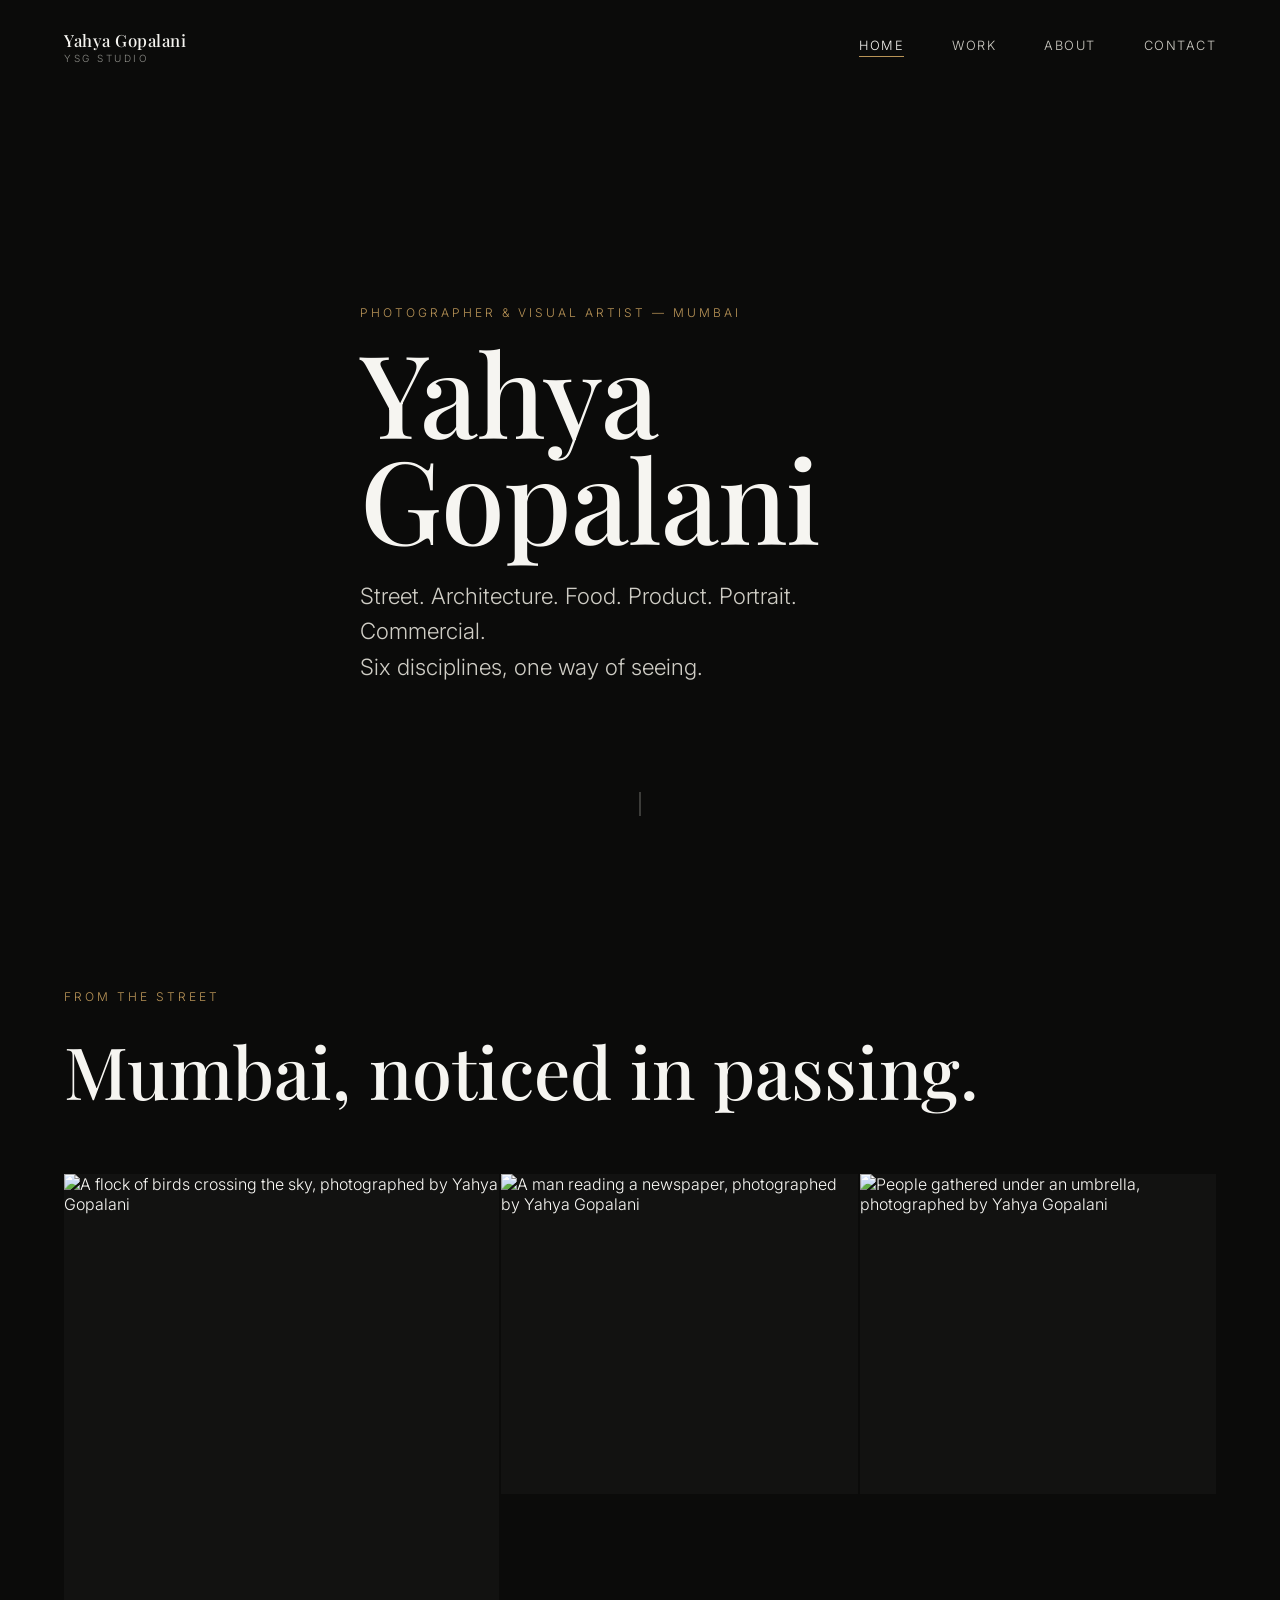
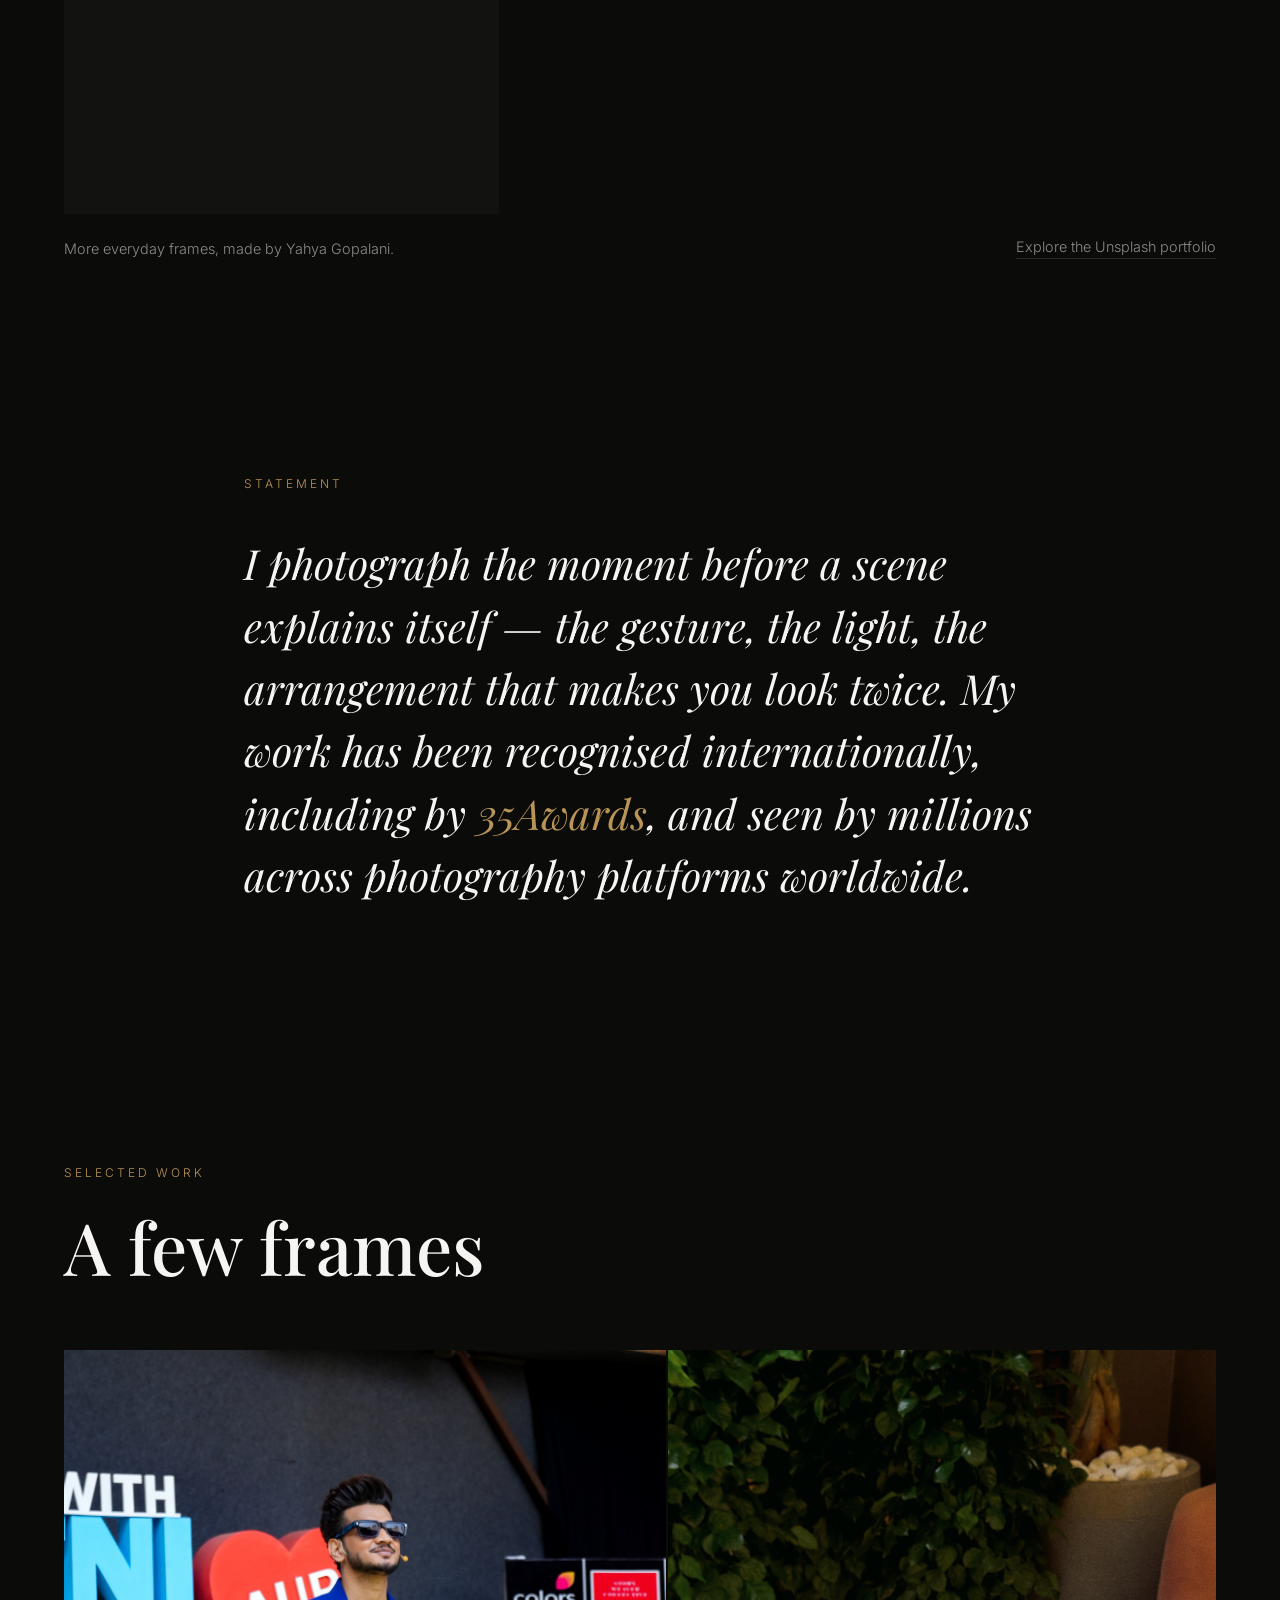
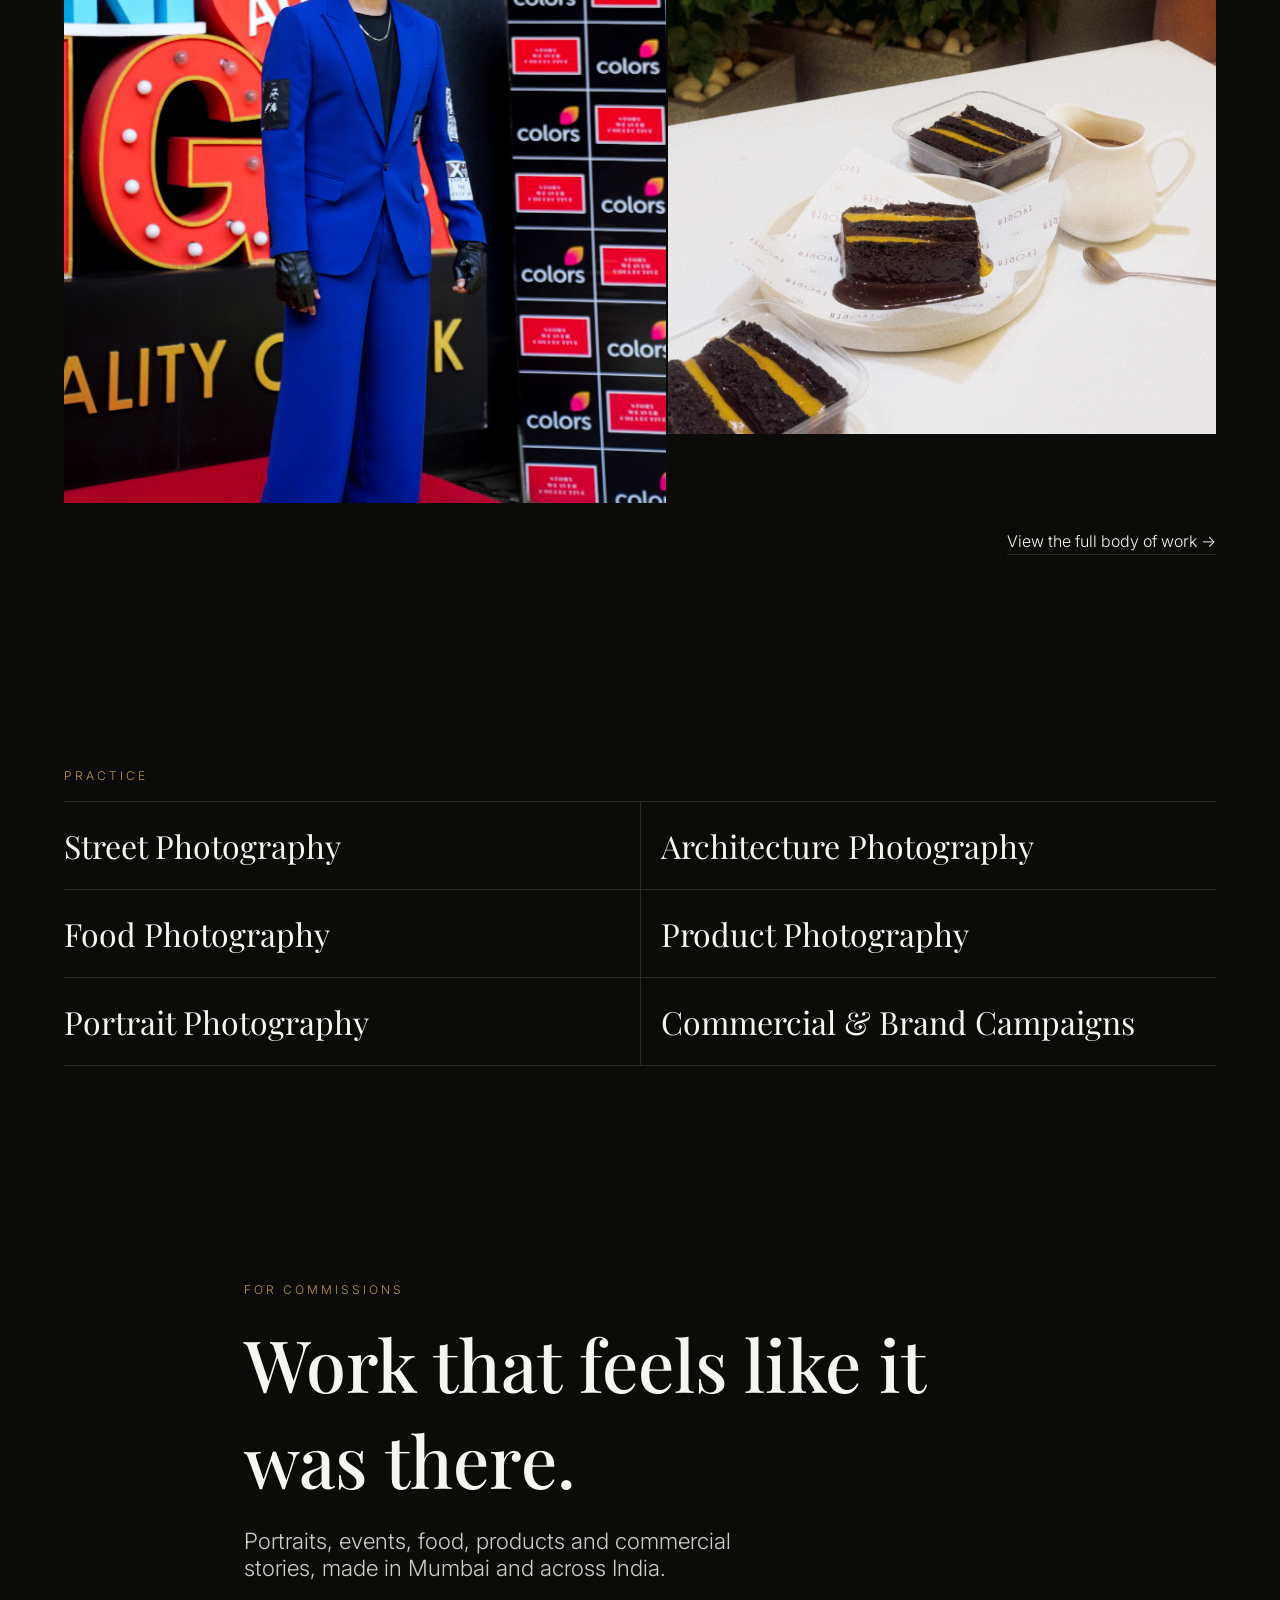
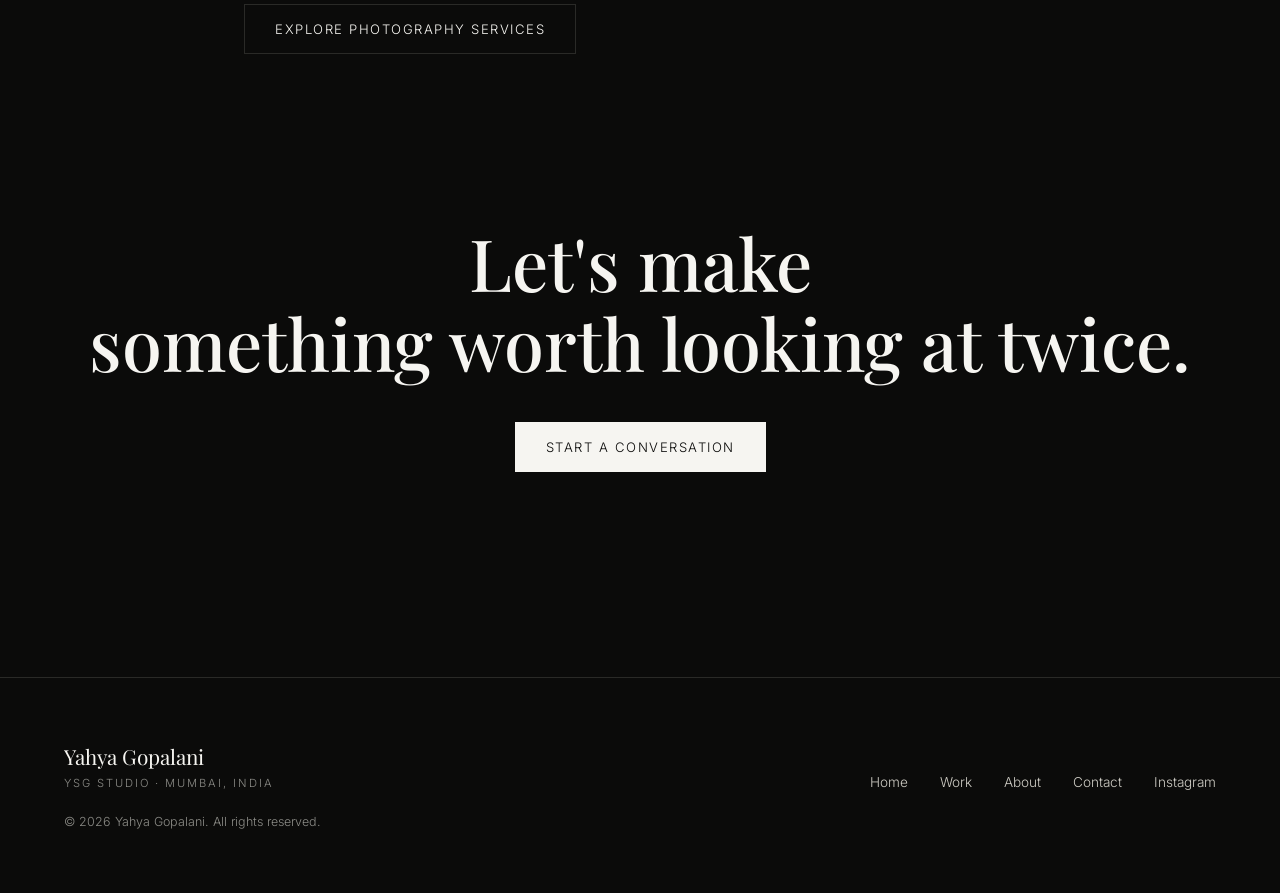
==== index.html @ df695151 "Add Unsplash editorial feature to home page" ====
<!DOCTYPE html>
<html lang="en">
<head>
<meta charset="UTF-8">
<meta name="viewport" content="width=device-width, initial-scale=1.0">
<title>Yahya Gopalani — Photographer &amp; Visual Artist, Mumbai</title>
 <meta name="description" content="Yahya Gopalani is a Mumbai photographer and visual artist available for portrait, commercial, event, food, product, street and brand photography across India.">
<meta name="robots" content="index, follow, max-image-preview:large">
<meta name="author" content="Yahya Gopalani">
<link rel="canonical" href="https://ysgstudio.in/">
<meta name="theme-color" content="#0b0b0a">

<meta property="og:type" content="website">
<meta property="og:title" content="Yahya Gopalani — Photographer &amp; Visual Artist, Mumbai">
<meta property="og:description" content="Photography and visual art from Mumbai — street, architecture, food, product, portrait, and commercial work.">
<meta property="og:url" content="https://ysgstudio.in/">
<meta property="og:site_name" content="Yahya Gopalani">
<meta name="twitter:card" content="summary_large_image">
<meta name="twitter:title" content="Yahya Gopalani — Photographer &amp; Visual Artist, Mumbai">
<meta name="twitter:description" content="Photography and visual art from Mumbai — street, architecture, food, product, portrait, and commercial work.">

<link rel="preconnect" href="https://fonts.googleapis.com">
<link rel="preconnect" href="https://fonts.gstatic.com" crossorigin>
<link rel="stylesheet" href="css/styles.css">

<script type="application/ld+json">
{
  "@context": "https://schema.org",
  "@type": "Person",
  "name": "Yahya Gopalani",
  "url": "https://ysgstudio.in",
  "jobTitle": "Photographer & Visual Artist",
  "knowsAbout": ["Street Photography","Architecture Photography","Food Photography","Product Photography","Commercial Photography","Portrait Photography","Brand Campaigns"],
  "address": { "@type": "PostalAddress", "addressLocality": "Mumbai", "addressCountry": "IN" },
  "worksFor": { "@type": "Organization", "name": "YSG Studio", "url": "https://ysgstudio.in" },
  "sameAs": [
    "https://instagram.com/yahyaaa.g",
    "https://www.linkedin.com/in/yahyagopalani",
    "https://unsplash.com/@yahyaaag",
    "https://www.behance.net/yahyagopalani",
    "https://about.me/yahyagopalani"
  ]
}
</script>
<script type="application/ld+json">
{
  "@context": "https://schema.org",
  "@type": "WebSite",
  "name": "Yahya Gopalani",
  "url": "https://ysgstudio.in"
}
</script>
</head>
<body>

<a class="skip-link" href="#main">Skip to content</a>

<header class="site-header">
  <div class="wrap nav-inner">
    <a href="index.html" class="brand">
      <span class="name">Yahya Gopalani</span>
      <span class="sub">YSG Studio</span>
    </a>
    <button class="nav-toggle" aria-label="Toggle menu" aria-expanded="false" aria-controls="nav-links">
      <svg width="24" height="24" viewBox="0 0 24 24" fill="none" stroke="currentColor" stroke-width="1.5"><line x1="3" y1="7" x2="21" y2="7"/><line x1="3" y1="17" x2="21" y2="17"/></svg>
    </button>
    <nav class="nav-links" id="nav-links" aria-label="Primary">
      <a href="index.html" aria-current="page">Home</a>
      <a href="gallery.html">Work</a>
      <a href="about.html">About</a>
      <a href="contact.html">Contact</a>
    </nav>
  </div>
</header>

<main id="main">

  <!-- ============ HERO ============ -->
  <section class="hero" aria-label="Introduction">
    <div class="wrap hero-inner">
      <p class="eyebrow reveal">Photographer &amp; Visual Artist — Mumbai</p>
      <h1 class="hero-title reveal">Yahya<br>Gopalani</h1>
      <p class="hero-lead reveal">Street. Architecture. Food. Product. Portrait. Commercial.<br class="hide-mobile"> Six disciplines, one way of seeing.</p>
    </div>
    <a class="scroll-cue reveal" href="#intro" aria-label="Scroll to content">
      <span></span>
    </a>
  </section>

  <section class="unsplash-feature section-tight" aria-labelledby="unsplash-heading">
    <div class="wrap section-head reveal">
      <p class="eyebrow">From the street</p>
      <h2 class="section-title" id="unsplash-heading">Mumbai, noticed in passing.</h2>
    </div>
    <div class="unsplash-grid">
      <figure class="unsplash-frame unsplash-frame--tall reveal">
        <img src="https://images.unsplash.com/photo-1705600115311-04c66ce0d82f?auto=format&amp;fit=crop&amp;fm=jpg&amp;q=82&amp;w=1400" alt="A flock of birds crossing the sky, photographed by Yahya Gopalani" loading="lazy" width="1400" height="1867">
      </figure>
      <figure class="unsplash-frame reveal">
        <img src="https://images.unsplash.com/photo-1719677612432-69f2c9e8edc7?auto=format&amp;fit=crop&amp;fm=jpg&amp;q=82&amp;w=1400" alt="A man reading a newspaper, photographed by Yahya Gopalani" loading="lazy" width="1400" height="1050">
      </figure>
      <figure class="unsplash-frame reveal">
        <img src="https://images.unsplash.com/photo-1719677612395-10b578f7236c?auto=format&amp;fit=crop&amp;fm=jpg&amp;q=82&amp;w=1400" alt="People gathered under an umbrella, photographed by Yahya Gopalani" loading="lazy" width="1400" height="1050">
      </figure>
    </div>
    <div class="wrap unsplash-credit reveal"><p>More everyday frames, made by Yahya Gopalani.</p><a class="text-link" href="https://unsplash.com/@yahyaaag" target="_blank" rel="noopener me">Explore the Unsplash portfolio</a></div>
  </section>

  <!-- ============ INTRO STATEMENT ============ -->
  <section class="section" id="intro">
    <div class="wrap intro-grid">
      <p class="eyebrow reveal">Statement</p>
      <p class="intro-text reveal">I photograph the moment before a scene explains itself — the gesture, the light, the arrangement that makes you look twice. My work has been recognised internationally, including by <span class="text-accent">35Awards</span>, and seen by millions across photography platforms worldwide.</p>
    </div>
  </section>

  <!-- ============ SELECTED WORK PREVIEW ============ -->
  <section class="section-tight">
    <div class="wrap">
      <div class="section-head reveal">
        <p class="eyebrow">Selected Work</p>
        <h2 class="section-title">A few frames</h2>
      </div>
    </div>
    <div class="preview-grid reveal">
      <figure class="preview-item preview-tall">
        <img src="images/munawar%201.JPG" ..." ..." alt="Portrait of comedian Munawar Faruqui on stage, shot by Yahya Gopalani" loading="lazy" width="1599" height="1068">
        <figcaption>Munawar Faruqui — Artist Documentation</figcaption>
      </figure>
      <figure class="preview-item">
        <img src="images/evorea%201.JPG"  ... alt="Campaign photography for Evorea by Yahya Gopalani" loading="lazy" width="1600" height="1066">
        <figcaption>Evorea — Brand Campaign</figcaption>
      </figure>
    </div>
    <div class="wrap preview-cta reveal">
      <a href="gallery.html" class="text-link">View the full body of work →</a>
    </div>
  </section>

  <!-- ============ DISCIPLINES ============ -->
  <section class="section">
    <div class="wrap">
      <p class="eyebrow reveal">Practice</p>
      <ul class="discipline-list">
        <li class="reveal">Street Photography</li>
        <li class="reveal">Architecture Photography</li>
        <li class="reveal">Food Photography</li>
        <li class="reveal">Product Photography</li>
        <li class="reveal">Portrait Photography</li>
        <li class="reveal">Commercial &amp; Brand Campaigns</li>
      </ul>
    </div>
  </section>

  <section class="section-tight">
    <div class="wrap intro-grid">
      <p class="eyebrow reveal">For commissions</p>
      <h2 class="section-title reveal">Work that feels like it was there.</h2>
      <p class="contact-lead reveal">Portraits, events, food, products and commercial stories, made in Mumbai and across India.</p>
      <p class="reveal"><a href="services.html" class="btn">Explore photography services</a></p>
    </div>
  </section>

  <!-- ============ CTA ============ -->
  <section class="section-tight">
    <div class="wrap cta-block reveal">
      <h2 class="cta-title">Let's make<br>something worth looking at twice.</h2>
      <a href="contact.html" class="btn btn-solid">Start a conversation</a>
    </div>
  </section>

</main>

<footer class="site-footer">
  <div class="wrap footer-grid">
    <div class="footer-brand">
      <div class="name">Yahya Gopalani</div>
      <div class="sub">YSG Studio · Mumbai, India</div>
    </div>
    <nav class="footer-links" aria-label="Footer">
      <a href="index.html">Home</a>
      <a href="gallery.html">Work</a>
      <a href="about.html">About</a>
      <a href="contact.html">Contact</a>
      <a href="https://instagram.com/yahyaaa.g" target="_blank" rel="noopener">Instagram</a>
    </nav>
  </div>
  <div class="wrap footer-meta" style="margin-top:24px;">&copy; <span id="year"></span> Yahya Gopalani. All rights reserved.</div>
</footer>

<script src="js/main.js"></script>
<script>document.getElementById('year').textContent = new Date().getFullYear();</script>
</body>
</html>
---- css/styles.css ----
/* ==========================================================================
   YAHYA GOPALANI — Photography & Visual Art
   Design system: quiet, editorial, museum-like. Mono palette + one accent.
   ========================================================================== */

@import url('https://fonts.googleapis.com/css2?family=Playfair+Display:ital,wght@0,400;0,500;0,600;1,400&family=Inter:wght@300;400;500;600&display=swap');

:root{
  /* ---- palette: near-mono, one restrained accent ---- */
  --black:#0b0b0a;
  --black-2:#121211;
  --white:#f6f5f1;
  --white-dim:#cfcdc5;
  --grey:#8c8c87;
  --grey-line:#2a2a27;
  --accent:#b99457; /* muted, desaturated gold — used sparingly, not as brand wallpaper */

  /* ---- type ---- */
  --serif:'Playfair Display', Georgia, serif;
  --sans:'Inter', -apple-system, sans-serif;

  /* ---- fluid type scale ---- */
  --fs-hero: clamp(2.75rem, 9vw, 8rem);
  --fs-h1: clamp(2.25rem, 6vw, 4.5rem);
  --fs-h2: clamp(1.6rem, 3.6vw, 2.6rem);
  --fs-lead: clamp(1.05rem, 2vw, 1.4rem);
  --fs-body: clamp(0.95rem, 1.1vw, 1.05rem);
  --fs-small: 0.8rem;

  /* ---- fluid spacing ---- */
  --space-section: clamp(4rem, 10vw, 10rem);
  --space-gutter: clamp(1.25rem, 5vw, 4rem);
  --max-w: 1440px;
}

*,*::before,*::after{ box-sizing:border-box; }
html{ scroll-behavior:smooth; }
body{
  margin:0;
  background:var(--black);
  color:var(--white);
  font-family:var(--sans);
  font-weight:300;
  -webkit-font-smoothing:antialiased;
  overflow-x:hidden;
}
img{ max-width:100%; display:block; }
a{ color:inherit; text-decoration:none; }
::selection{ background:var(--accent); color:var(--black); }

/* ---- skip link (a11y) ---- */
.skip-link{
  position:absolute; left:-9999px; top:0; z-index:200;
  background:var(--white); color:var(--black); padding:14px 22px;
  font-family:var(--sans); font-size:0.9rem;
}
.skip-link:focus{ left:var(--space-gutter); top:var(--space-gutter); }

/* ---- focus states (a11y) ---- */
a:focus-visible, button:focus-visible, [tabindex]:focus-visible{
  outline:1.5px solid var(--accent); outline-offset:4px;
}

.wrap{ max-width:var(--max-w); margin:0 auto; padding:0 var(--space-gutter); }

/* ==========================================================================
   NAV
   ========================================================================== */
.site-header{
  position:fixed; top:0; left:0; right:0; z-index:100;
  padding:clamp(20px,3vw,32px) 0;
  transition:background .4s ease, border-color .4s ease;
  border-bottom:1px solid transparent;
}
.site-header.is-scrolled{
  background:rgba(11,11,10,0.88); backdrop-filter:blur(10px);
  border-bottom-color:var(--grey-line);
}
.nav-inner{ display:flex; align-items:center; justify-content:space-between; }
.brand{ display:flex; flex-direction:column; line-height:1; }
.brand .name{ font-family:var(--serif); font-size:1.05rem; letter-spacing:0.5px; font-weight:500; }
.brand .sub{ font-family:var(--sans); font-size:0.62rem; letter-spacing:2.5px; color:var(--grey); margin-top:5px; text-transform:uppercase; }
.nav-links{ display:flex; gap:clamp(24px,4vw,48px); align-items:center; }
.nav-links a{
  font-size:0.8rem; letter-spacing:1.5px; text-transform:uppercase; color:var(--white-dim);
  position:relative; padding-bottom:4px;
}
.nav-links a::after{
  content:""; position:absolute; left:0; bottom:0; width:0; height:1px; background:var(--accent);
  transition:width .35s ease;
}
.nav-links a:hover::after, .nav-links a[aria-current="page"]::after{ width:100%; }
.nav-links a[aria-current="page"]{ color:var(--white); }
.nav-toggle{ display:none; background:none; border:none; color:var(--white); cursor:pointer; }

@media (max-width:760px){
  .nav-links{
    position:fixed; inset:0 0 0 auto; width:min(78vw,340px);
    background:var(--black-2); flex-direction:column; align-items:flex-start;
    padding:100px 32px 40px; gap:28px;
    transform:translateX(100%); transition:transform .45s cubic-bezier(.76,0,.24,1);
    border-left:1px solid var(--grey-line);
  }
  .nav-links.is-open{ transform:translateX(0); }
  .nav-toggle{ display:block; z-index:110; }
  .nav-links a{ font-size:1rem; }
}

/* ==========================================================================
   FOOTER
   ========================================================================== */
.site-footer{
  border-top:1px solid var(--grey-line);
  padding:clamp(40px,6vw,64px) 0;
  margin-top:var(--space-section);
}
.footer-grid{
  display:flex; flex-wrap:wrap; gap:32px; justify-content:space-between; align-items:flex-end;
}
.footer-brand .name{ font-family:var(--serif); font-size:1.3rem; }
.footer-brand .sub{ font-size:0.7rem; letter-spacing:2px; color:var(--grey); text-transform:uppercase; margin-top:6px; }
.footer-links{ display:flex; gap:32px; flex-wrap:wrap; }
.footer-links a{ font-size:0.85rem; color:var(--white-dim); }
.footer-links a:hover{ color:var(--accent); }
.footer-meta{ font-size:0.78rem; color:var(--grey); }

/* ==========================================================================
   REVEAL ON SCROLL (progressive enhancement — visible by default)
   ========================================================================== */
.js .reveal{ opacity:0; transform:translateY(28px); transition:opacity 1s ease, transform 1s cubic-bezier(.16,1,.3,1); }
.js .reveal.is-visible{ opacity:1; transform:translateY(0); }
@media (prefers-reduced-motion: reduce){
  .js .reveal{ opacity:1; transform:none; transition:none; }
  html{ scroll-behavior:auto; }
}

/* ==========================================================================
   BUTTONS / LINKS
   ========================================================================== */
.btn{
  display:inline-flex; align-items:center; gap:10px;
  font-size:0.82rem; letter-spacing:1.5px; text-transform:uppercase;
  padding:16px 30px; border:1px solid var(--grey-line); transition:all .3s ease;
}
.btn:hover{ border-color:var(--white); }
.btn-solid{ background:var(--white); color:var(--black); border-color:var(--white); }
.btn-solid:hover{ background:var(--accent); border-color:var(--accent); color:var(--black); }

.text-link{ position:relative; padding-bottom:3px; border-bottom:1px solid var(--grey-line); }
.text-link:hover{ border-color:var(--accent); color:var(--accent); }

/* ==========================================================================
   UTILITIES
   ========================================================================== */
.eyebrow{ font-size:0.75rem; letter-spacing:3px; text-transform:uppercase; color:var(--accent); margin-bottom:18px; }
.section{ padding:var(--space-section) 0; }
.section-tight{ padding:calc(var(--space-section) * 0.6) 0; }
.hr{ border:none; border-top:1px solid var(--grey-line); }
.visually-hidden{ position:absolute; width:1px; height:1px; overflow:hidden; clip:rect(0,0,0,0); white-space:nowrap; }
.text-accent{ color:var(--accent); }
.hide-mobile{ display:inline; }
@media (max-width:600px){ .hide-mobile{ display:none; } }

/* ==========================================================================
   HOME — hero
   ========================================================================== */
.hero{
  min-height:100svh; display:flex; align-items:center; position:relative;
  padding-top:100px;
}
.hero-inner{ max-width:1000px; }
.hero-title{
  font-family:var(--serif); font-weight:500; font-size:var(--fs-hero);
  line-height:0.92; margin:0 0 28px; letter-spacing:-1px;
}
.hero-lead{ font-size:var(--fs-lead); color:var(--white-dim); max-width:560px; line-height:1.6; font-weight:300; }
.scroll-cue{
  position:absolute; bottom:44px; left:50%; transform:translateX(-50%);
  width:1px; height:64px; overflow:hidden;
}
.scroll-cue span{
  display:block; width:1px; height:24px; background:var(--white-dim);
  animation:scrollcue 2.2s ease-in-out infinite;
}
@keyframes scrollcue{
  0%{ transform:translateY(-24px); opacity:0; }
  40%{ opacity:1; }
  100%{ transform:translateY(64px); opacity:0; }
}
@media (prefers-reduced-motion: reduce){ .scroll-cue span{ animation:none; opacity:.6; } }

/* ==========================================================================
   HOME — intro statement
   ========================================================================== */
.intro-grid{ max-width:920px; }
.intro-text{
  font-family:var(--serif); font-style:italic; font-weight:400;
  font-size:var(--fs-h2); line-height:1.5; color:var(--white);
}

/* ==========================================================================
   HOME — section head (shared pattern)
   ========================================================================== */
.section-head{ margin-bottom:clamp(32px,5vw,56px); }
.section-title{ font-family:var(--serif); font-size:var(--fs-h1); font-weight:500; margin:6px 0 0; }

/* ==========================================================================
   HOME — preview grid
   ========================================================================== */
.preview-grid{
  display:grid; grid-template-columns:1.1fr 1fr; gap:2px;
  max-width:var(--max-w); margin:0 auto; padding:0 var(--space-gutter);
}
.preview-item{ position:relative; overflow:hidden; margin:0; background:var(--black-2); }
.preview-item img{ width:100%; height:100%; object-fit:cover; transition:transform .8s cubic-bezier(.16,1,.3,1); }
.preview-item:hover img{ transform:scale(1.035); }
.preview-tall{ aspect-ratio:4/5; }
.preview-item:not(.preview-tall){ aspect-ratio:4/5; }
.preview-item figcaption{
  position:absolute; left:0; bottom:0; right:0; padding:20px 22px;
  font-size:0.78rem; letter-spacing:0.5px; color:var(--white);
  background:linear-gradient(to top, rgba(0,0,0,0.65), transparent);
  opacity:0; transform:translateY(8px); transition:opacity .35s ease, transform .35s ease;
}
.preview-item:hover figcaption{ opacity:1; transform:translateY(0); }
@media (max-width:760px){
  .preview-grid{ grid-template-columns:1fr; }
}
.preview-cta{ margin-top:28px; text-align:right; }

/* ===========================================================================
   HOME — Unsplash feature
   ======================================================================== */
.unsplash-feature{ overflow:hidden; }
.unsplash-grid{
  display:grid; grid-template-columns:1.1fr .9fr .9fr; gap:2px;
  max-width:var(--max-w); margin:0 auto; padding:0 var(--space-gutter);
}
.unsplash-frame{ margin:0; background:var(--black-2); overflow:hidden; min-height:320px; }
.unsplash-frame img{ width:100%; height:100%; object-fit:cover; filter:saturate(.84) contrast(1.04); transition:transform .8s cubic-bezier(.16,1,.3,1), filter .5s ease; }
.unsplash-frame:hover img{ transform:scale(1.04); filter:saturate(1) contrast(1); }
.unsplash-frame--tall{ grid-row:span 2; min-height:640px; }
.unsplash-credit{ display:flex; align-items:center; justify-content:space-between; gap:24px; margin-top:24px; color:var(--grey); font-size:.9rem; }
.unsplash-credit p{ margin:0; }
@media (max-width:760px){
  .unsplash-grid{ grid-template-columns:1fr 1fr; }
  .unsplash-frame--tall{ grid-row:span 2; min-height:500px; }
  .unsplash-frame:last-child{ display:none; }
  .unsplash-credit{ align-items:flex-start; flex-direction:column; gap:12px; }
}

/* ==========================================================================
   HOME — discipline list
   ========================================================================== */
.discipline-list{
  list-style:none; margin:0; padding:0;
  display:grid; grid-template-columns:repeat(2,1fr); gap:0;
  border-top:1px solid var(--grey-line);
}
.discipline-list li{
  font-family:var(--serif); font-size:clamp(1.3rem,3vw,2rem); font-weight:400;
  padding:22px 0; border-bottom:1px solid var(--grey-line);
}
.discipline-list li:nth-child(odd){ padding-right:20px; }
.discipline-list li:nth-child(even){ padding-left:20px; border-left:1px solid var(--grey-line); }
@media (max-width:640px){
  .discipline-list{ grid-template-columns:1fr; }
  .discipline-list li:nth-child(even){ border-left:none; padding-left:0; }
}

/* ==========================================================================
   HOME — CTA block
   ========================================================================== */
.cta-block{ text-align:center; }
.cta-title{
  font-family:var(--serif); font-weight:500; font-size:var(--fs-h1);
  line-height:1.1; margin:0 0 40px;
}

/* ==========================================================================
   ABOUT
   ========================================================================== */
.about-hero{ padding-top:calc(100px + var(--space-section)); padding-bottom:2rem; }
.about-title{ font-family:var(--serif); font-weight:500; font-size:var(--fs-h1); max-width:900px; line-height:1.05; margin:0; }
.about-grid{ display:grid; grid-template-columns:0.8fr 1.3fr; gap:clamp(32px,6vw,80px); }
.about-lead-col{ min-width:0; }
.about-lead{ font-family:var(--serif); font-style:italic; font-size:var(--fs-h2); line-height:1.4; position:sticky; top:120px; }
.about-body-col p{ font-size:var(--fs-body); line-height:1.85; color:var(--white-dim); margin:0 0 22px; max-width:640px; }
.about-body-col p:last-child{ margin-bottom:0; }
@media (max-width:820px){
  .about-grid{ grid-template-columns:1fr; }
  .about-lead{ position:static; }
}

/* ==========================================================================
   GALLERY — masonry
   ========================================================================== */
.gallery-hero{ padding-top:calc(100px + var(--space-section)); }
.masonry{
  column-count:1; column-gap:2px;
}
@media (min-width:640px){ .masonry{ column-count:2; } }
@media (min-width:1100px){ .masonry{ column-count:2; } }
.g-item{
  break-inside:avoid; margin:0 0 2px; position:relative; overflow:hidden;
  cursor:pointer; background:var(--black-2);
}
.g-item img{ width:100%; height:auto; display:block; transition:transform .7s cubic-bezier(.16,1,.3,1), filter .5s ease; }
.g-item:hover img{ transform:scale(1.03); }
.g-item figcaption{
  position:absolute; left:0; right:0; bottom:0; padding:20px 22px;
  display:flex; flex-direction:column; gap:2px;
  background:linear-gradient(to top, rgba(0,0,0,0.7), transparent);
  opacity:0; transform:translateY(8px); transition:opacity .35s ease, transform .35s ease;
}
.g-item:hover figcaption, .g-item:focus-visible figcaption{ opacity:1; transform:translateY(0); }
.g-title{ font-family:var(--serif); font-size:1.1rem; }
.g-tag{ font-size:0.7rem; letter-spacing:1.5px; text-transform:uppercase; color:var(--grey); }
.gallery-note{ margin-top:40px; color:var(--grey); font-size:0.92rem; }

/* ==========================================================================
   LIGHTBOX
   ========================================================================== */
.lightbox{
  position:fixed; inset:0; z-index:200; background:rgba(6,6,5,0.97);
  display:flex; align-items:center; justify-content:center;
  opacity:0; visibility:hidden; transition:opacity .35s ease;
  padding:24px;
}
.lightbox.is-open{ opacity:1; visibility:visible; }
.lb-figure{ margin:0; max-width:min(1100px,92vw); max-height:88vh; text-align:center; }
.lb-figure img{ max-height:80vh; max-width:100%; margin:0 auto; object-fit:contain; }
.lb-caption{ margin-top:16px; font-size:0.85rem; color:var(--grey); letter-spacing:0.5px; }
.lb-close, .lb-prev, .lb-next{
  position:absolute; background:none; border:none; color:var(--white); cursor:pointer;
  padding:12px; transition:opacity .25s ease, color .25s ease;
}
.lb-close:hover, .lb-prev:hover, .lb-next:hover{ color:var(--accent); }
.lb-close{ top:20px; right:20px; }
.lb-prev{ left:12px; top:50%; transform:translateY(-50%); }
.lb-next{ right:12px; top:50%; transform:translateY(-50%); }
@media (max-width:600px){
  .lb-prev, .lb-next{ padding:8px; }
}

/* ==========================================================================
   CONTACT
   ========================================================================== */
.contact-hero{ padding-top:calc(100px + var(--space-section)); padding-bottom:1rem; }
.contact-lead{ font-size:var(--fs-lead); color:var(--white-dim); max-width:520px; margin-top:20px; }
.contact-grid{ display:grid; grid-template-columns:1.4fr 1fr; gap:clamp(40px,6vw,90px); align-items:start; }
.contact-primary{ min-width:0; }
.contact-email{
  font-family:var(--serif); font-size:clamp(1.6rem,4.2vw,3rem); font-weight:500;
  word-break:break-word; line-height:1.2; display:inline-block;
  border-bottom:1px solid var(--grey-line); padding-bottom:10px;
  transition:color .3s ease, border-color .3s ease;
}
.contact-email:hover{ color:var(--accent); border-color:var(--accent); }
.contact-hint{ display:block; margin-top:18px; font-size:0.85rem; color:var(--grey); }
.contact-secondary{ display:flex; flex-direction:column; gap:32px; }
.contact-block p{ margin:0; color:var(--white-dim); font-size:0.95rem; line-height:1.6; }
@media (max-width:820px){
  .contact-grid{ grid-template-columns:1fr; }
}
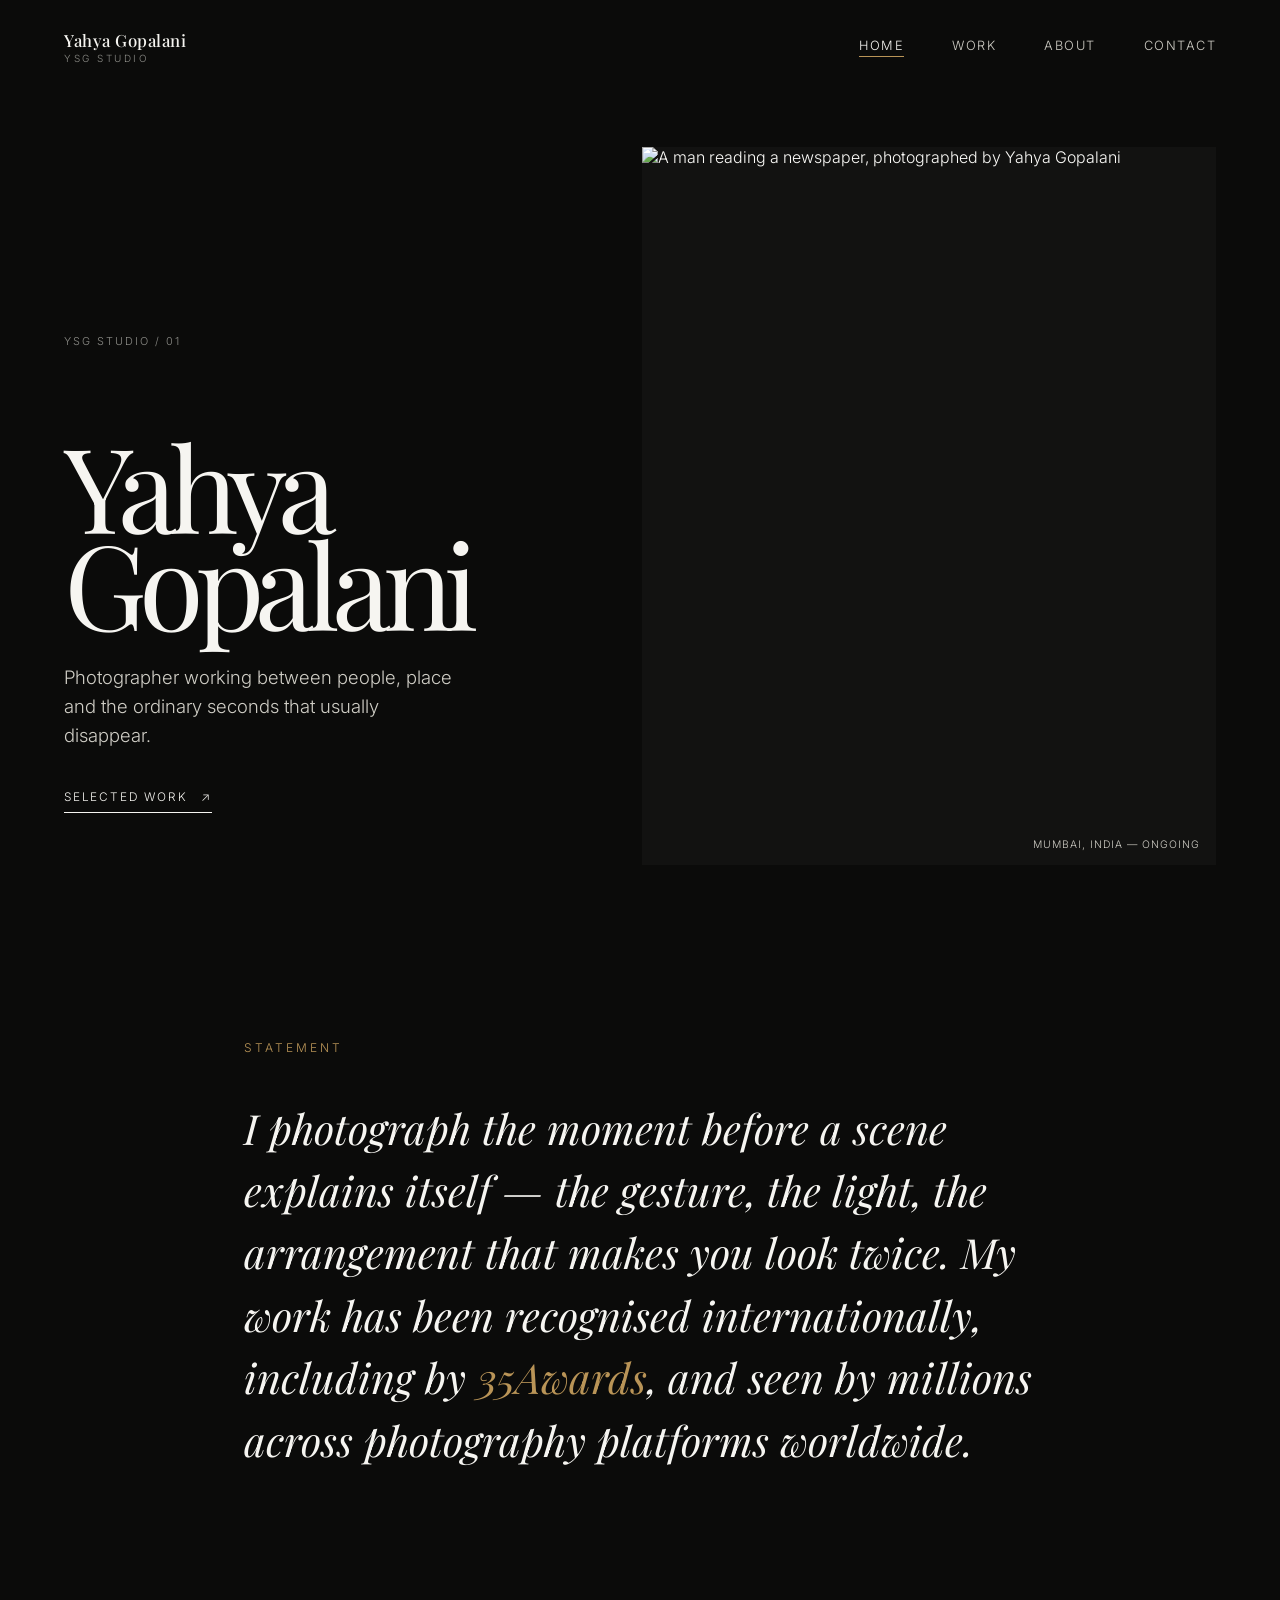
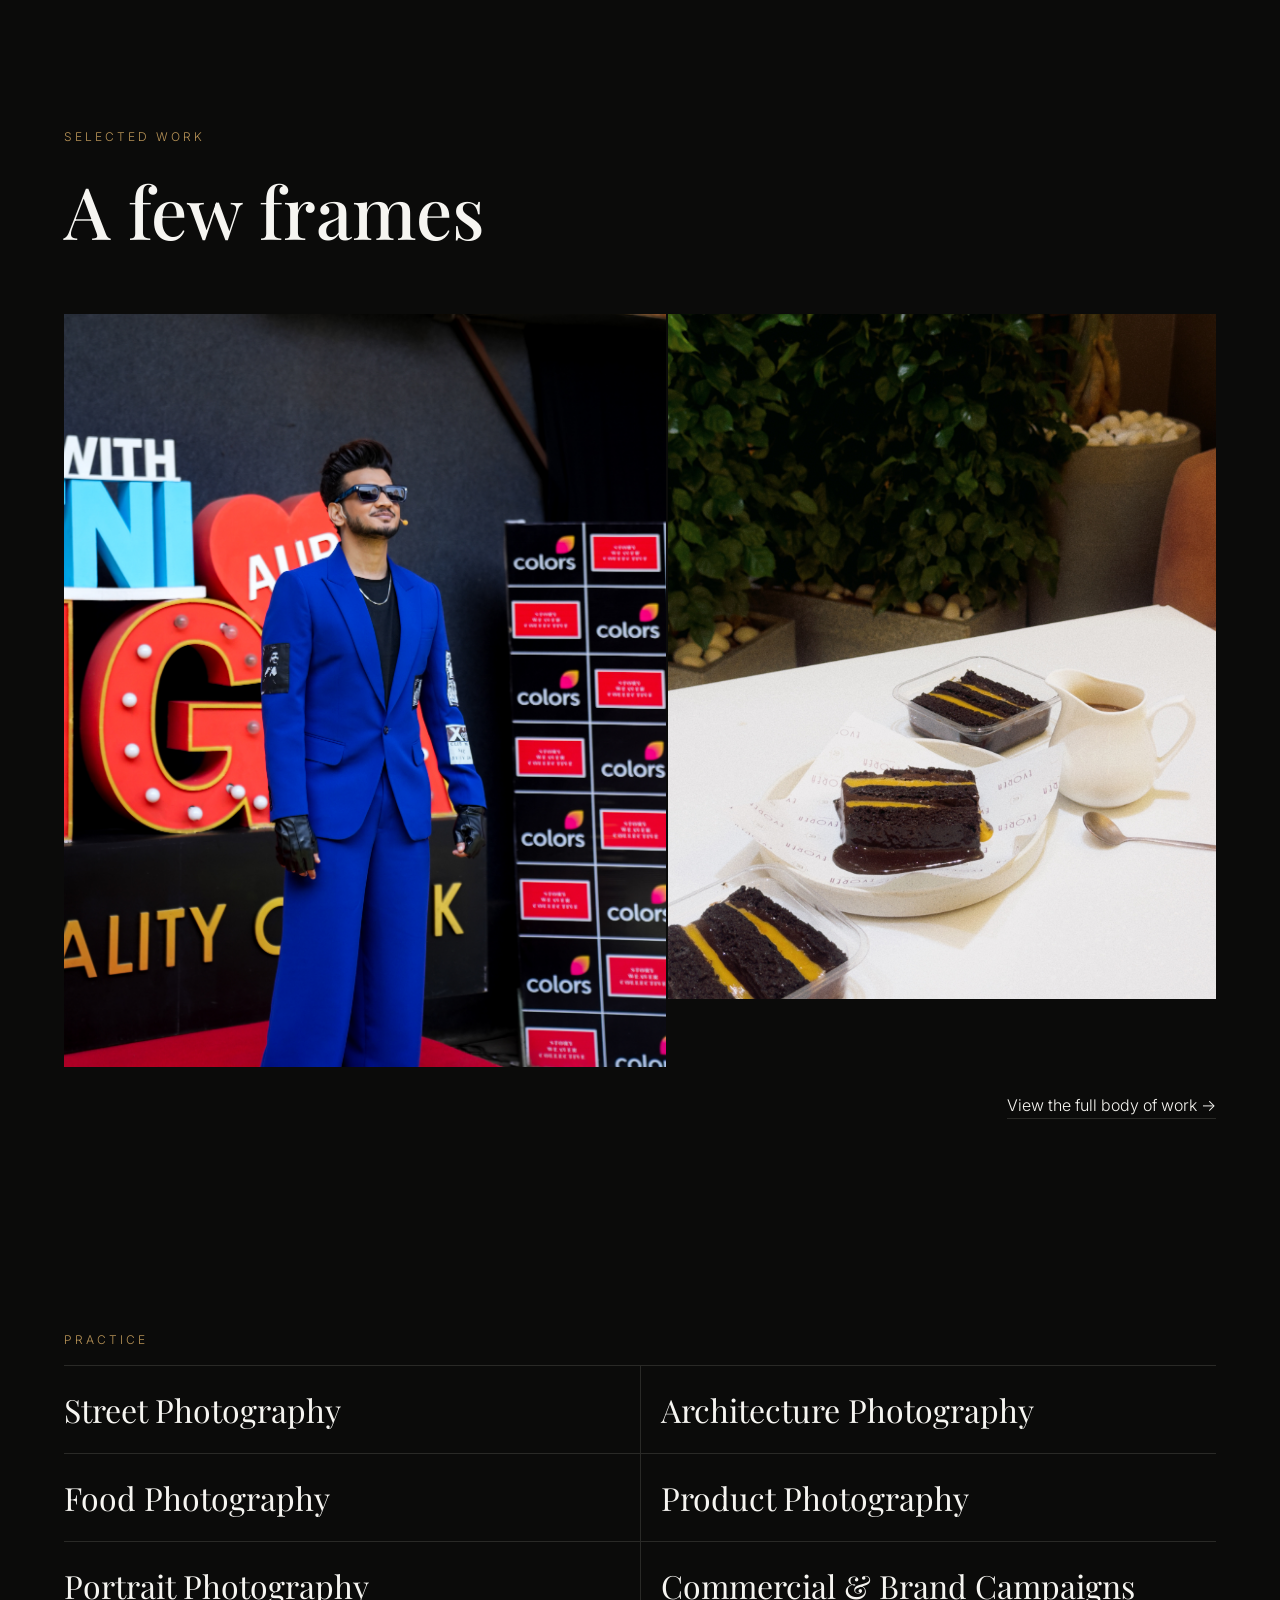
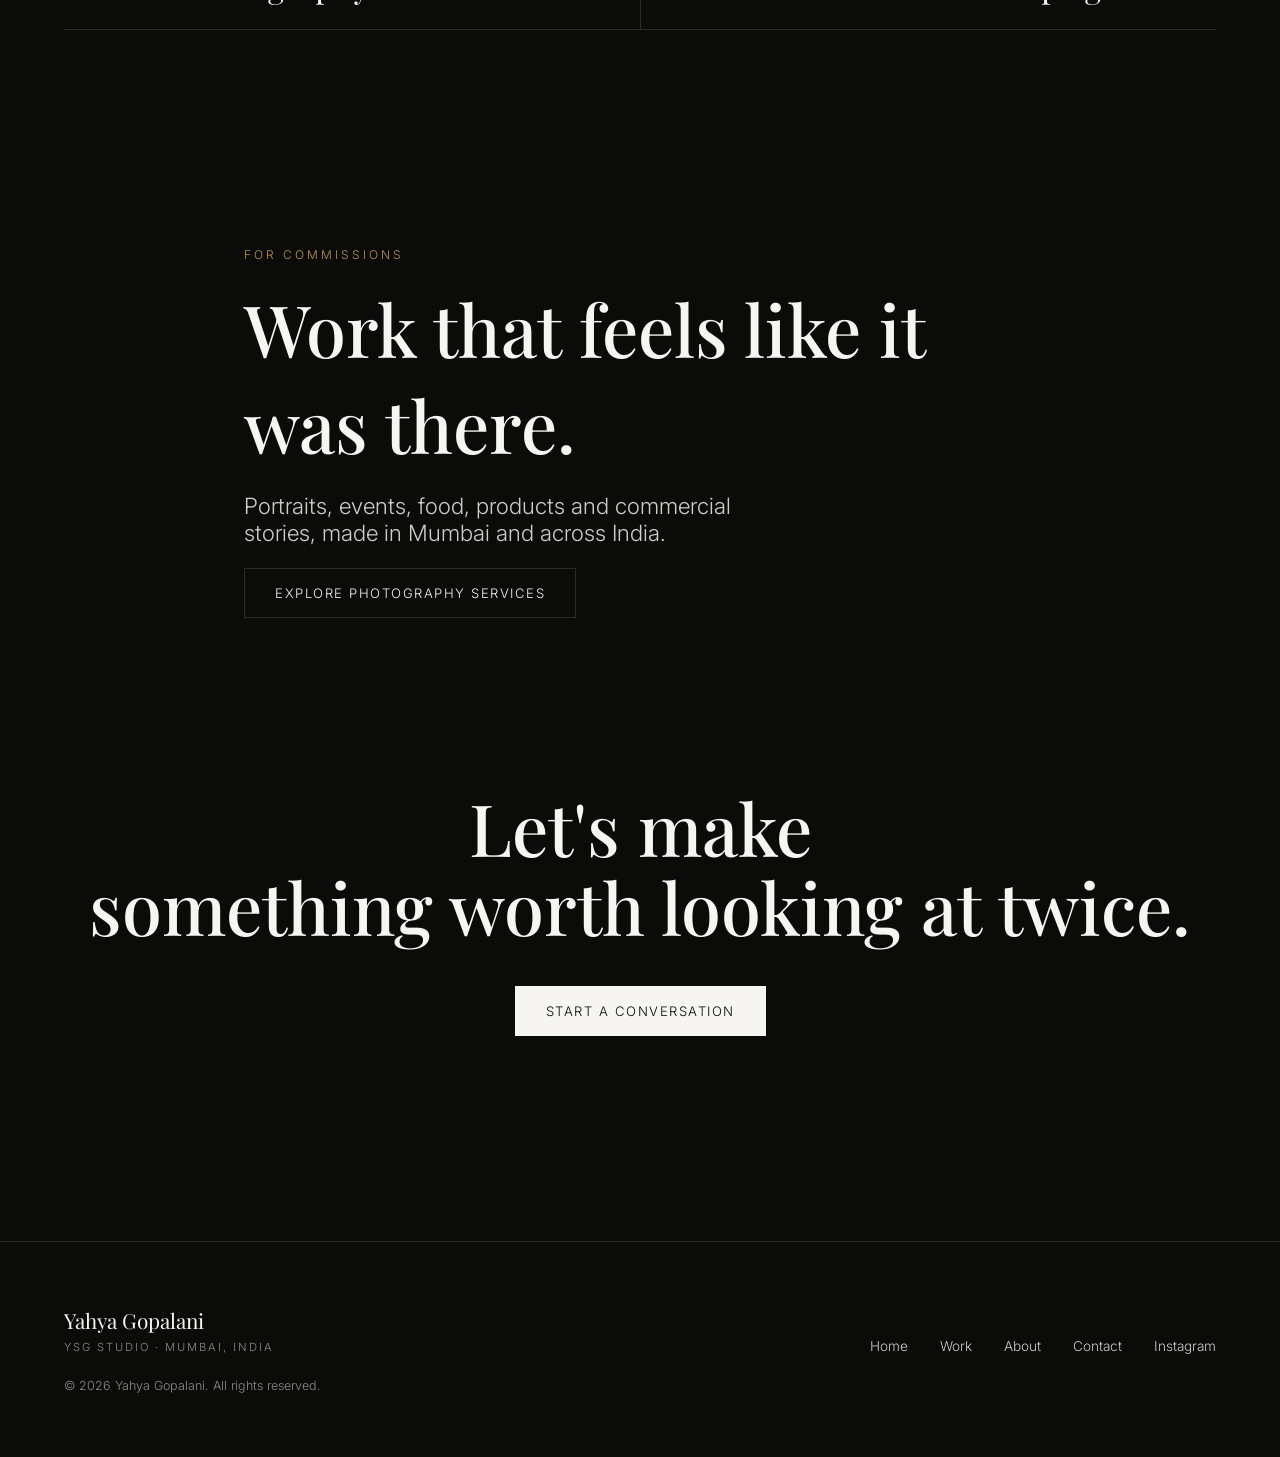
==== commit 0e2b3540: "Refine home page into editorial layout" ====
--- a/index.html
+++ b/index.html
@@ -76,34 +76,19 @@
 <main id="main">
 
   <!-- ============ HERO ============ -->
-  <section class="hero" aria-label="Introduction">
-    <div class="wrap hero-inner">
-      <p class="eyebrow reveal">Photographer &amp; Visual Artist — Mumbai</p>
-      <h1 class="hero-title reveal">Yahya<br>Gopalani</h1>
-      <p class="hero-lead reveal">Street. Architecture. Food. Product. Portrait. Commercial.<br class="hide-mobile"> Six disciplines, one way of seeing.</p>
-    </div>
-    <a class="scroll-cue reveal" href="#intro" aria-label="Scroll to content">
-      <span></span>
-    </a>
-  </section>
-
-  <section class="unsplash-feature section-tight" aria-labelledby="unsplash-heading">
-    <div class="wrap section-head reveal">
-      <p class="eyebrow">From the street</p>
-      <h2 class="section-title" id="unsplash-heading">Mumbai, noticed in passing.</h2>
-    </div>
-    <div class="unsplash-grid">
-      <figure class="unsplash-frame unsplash-frame--tall reveal">
-        <img src="https://images.unsplash.com/photo-1705600115311-04c66ce0d82f?auto=format&amp;fit=crop&amp;fm=jpg&amp;q=82&amp;w=1400" alt="A flock of birds crossing the sky, photographed by Yahya Gopalani" loading="lazy" width="1400" height="1867">
-      </figure>
-      <figure class="unsplash-frame reveal">
-        <img src="https://images.unsplash.com/photo-1719677612432-69f2c9e8edc7?auto=format&amp;fit=crop&amp;fm=jpg&amp;q=82&amp;w=1400" alt="A man reading a newspaper, photographed by Yahya Gopalani" loading="lazy" width="1400" height="1050">
-      </figure>
-      <figure class="unsplash-frame reveal">
-        <img src="https://images.unsplash.com/photo-1719677612395-10b578f7236c?auto=format&amp;fit=crop&amp;fm=jpg&amp;q=82&amp;w=1400" alt="People gathered under an umbrella, photographed by Yahya Gopalani" loading="lazy" width="1400" height="1050">
+  <section class="hero hero--editorial" aria-label="Introduction">
+    <div class="wrap hero-editorial">
+      <div class="hero-copy">
+        <p class="hero-index">YSG STUDIO / 01</p>
+        <h1 class="hero-title">Yahya<br>Gopalani</h1>
+        <p class="hero-lead">Photographer working between people, place and the ordinary seconds that usually disappear.</p>
+        <a class="hero-link" href="gallery.html">Selected work <span aria-hidden="true">↗</span></a>
+      </div>
+      <figure class="hero-image">
+        <img src="https://images.unsplash.com/photo-1719677612432-69f2c9e8edc7?auto=format&amp;fit=crop&amp;fm=jpg&amp;q=88&amp;w=1800" alt="A man reading a newspaper, photographed by Yahya Gopalani" fetchpriority="high" width="1800" height="1350">
+        <figcaption>Mumbai, India — ongoing</figcaption>
       </figure>
     </div>
-    <div class="wrap unsplash-credit reveal"><p>More everyday frames, made by Yahya Gopalani.</p><a class="text-link" href="https://unsplash.com/@yahyaaag" target="_blank" rel="noopener me">Explore the Unsplash portfolio</a></div>
   </section>
 
   <!-- ============ INTRO STATEMENT ============ -->
--- a/css/styles.css
+++ b/css/styles.css
@@ -164,30 +164,29 @@
 /* ==========================================================================
    HOME — hero
    ========================================================================== */
-.hero{
-  min-height:100svh; display:flex; align-items:center; position:relative;
-  padding-top:100px;
-}
-.hero-inner{ max-width:1000px; }
+.hero{ min-height:100svh; padding-top:112px; }
+.hero--editorial{ display:flex; align-items:center; }
+.hero-editorial{ display:grid; grid-template-columns:minmax(0,.92fr) minmax(320px,1.08fr); gap:clamp(32px,7vw,112px); align-items:end; width:100%; }
+.hero-copy{ padding-bottom:clamp(12px,4vw,52px); }
+.hero-index{ color:var(--grey); font-size:.68rem; letter-spacing:2px; margin:0 0 clamp(34px,7vw,92px); }
 .hero-title{
-  font-family:var(--serif); font-weight:500; font-size:var(--fs-hero);
-  line-height:0.92; margin:0 0 28px; letter-spacing:-1px;
-}
-.hero-lead{ font-size:var(--fs-lead); color:var(--white-dim); max-width:560px; line-height:1.6; font-weight:300; }
-.scroll-cue{
-  position:absolute; bottom:44px; left:50%; transform:translateX(-50%);
-  width:1px; height:64px; overflow:hidden;
-}
-.scroll-cue span{
-  display:block; width:1px; height:24px; background:var(--white-dim);
-  animation:scrollcue 2.2s ease-in-out infinite;
-}
-@keyframes scrollcue{
-  0%{ transform:translateY(-24px); opacity:0; }
-  40%{ opacity:1; }
-  100%{ transform:translateY(64px); opacity:0; }
-}
-@media (prefers-reduced-motion: reduce){ .scroll-cue span{ animation:none; opacity:.6; } }
+  font-family:var(--serif); font-weight:400; font-size:clamp(4.15rem,9.2vw,9.5rem);
+  line-height:.82; margin:0 0 32px; letter-spacing:-.07em;
+}
+.hero-lead{ font-size:clamp(1rem,1.45vw,1.2rem); color:var(--white-dim); max-width:390px; line-height:1.55; font-weight:300; margin:0 0 36px; }
+.hero-link{ display:inline-flex; gap:14px; padding-bottom:8px; border-bottom:1px solid var(--white); font-size:.74rem; letter-spacing:1.8px; text-transform:uppercase; }
+.hero-link:hover{ color:var(--accent); border-color:var(--accent); }
+.hero-image{ margin:0; position:relative; background:var(--black-2); aspect-ratio:4/5; max-height:calc(100svh - 160px); overflow:hidden; }
+.hero-image img{ width:100%; height:100%; object-fit:cover; filter:saturate(.72) contrast(1.05); }
+.hero-image figcaption{ position:absolute; right:16px; bottom:14px; font-size:.65rem; letter-spacing:1px; color:var(--white-dim); text-transform:uppercase; }
+@media (max-width:760px){
+  .hero{ min-height:auto; padding:125px 0 0; }
+  .hero-editorial{ grid-template-columns:1fr; gap:38px; }
+  .hero-copy{ padding-bottom:0; }
+  .hero-index{ margin-bottom:42px; }
+  .hero-title{ font-size:clamp(4rem,20vw,7rem); }
+  .hero-image{ aspect-ratio:4/5; max-height:none; margin:0 calc(var(--space-gutter) * -1); }
+}
 
 /* ==========================================================================
    HOME — intro statement
@@ -228,26 +227,6 @@
 }
 .preview-cta{ margin-top:28px; text-align:right; }
 
-/* ===========================================================================
-   HOME — Unsplash feature
-   ======================================================================== */
-.unsplash-feature{ overflow:hidden; }
-.unsplash-grid{
-  display:grid; grid-template-columns:1.1fr .9fr .9fr; gap:2px;
-  max-width:var(--max-w); margin:0 auto; padding:0 var(--space-gutter);
-}
-.unsplash-frame{ margin:0; background:var(--black-2); overflow:hidden; min-height:320px; }
-.unsplash-frame img{ width:100%; height:100%; object-fit:cover; filter:saturate(.84) contrast(1.04); transition:transform .8s cubic-bezier(.16,1,.3,1), filter .5s ease; }
-.unsplash-frame:hover img{ transform:scale(1.04); filter:saturate(1) contrast(1); }
-.unsplash-frame--tall{ grid-row:span 2; min-height:640px; }
-.unsplash-credit{ display:flex; align-items:center; justify-content:space-between; gap:24px; margin-top:24px; color:var(--grey); font-size:.9rem; }
-.unsplash-credit p{ margin:0; }
-@media (max-width:760px){
-  .unsplash-grid{ grid-template-columns:1fr 1fr; }
-  .unsplash-frame--tall{ grid-row:span 2; min-height:500px; }
-  .unsplash-frame:last-child{ display:none; }
-  .unsplash-credit{ align-items:flex-start; flex-direction:column; gap:12px; }
-}
 
 /* ==========================================================================
    HOME — discipline list
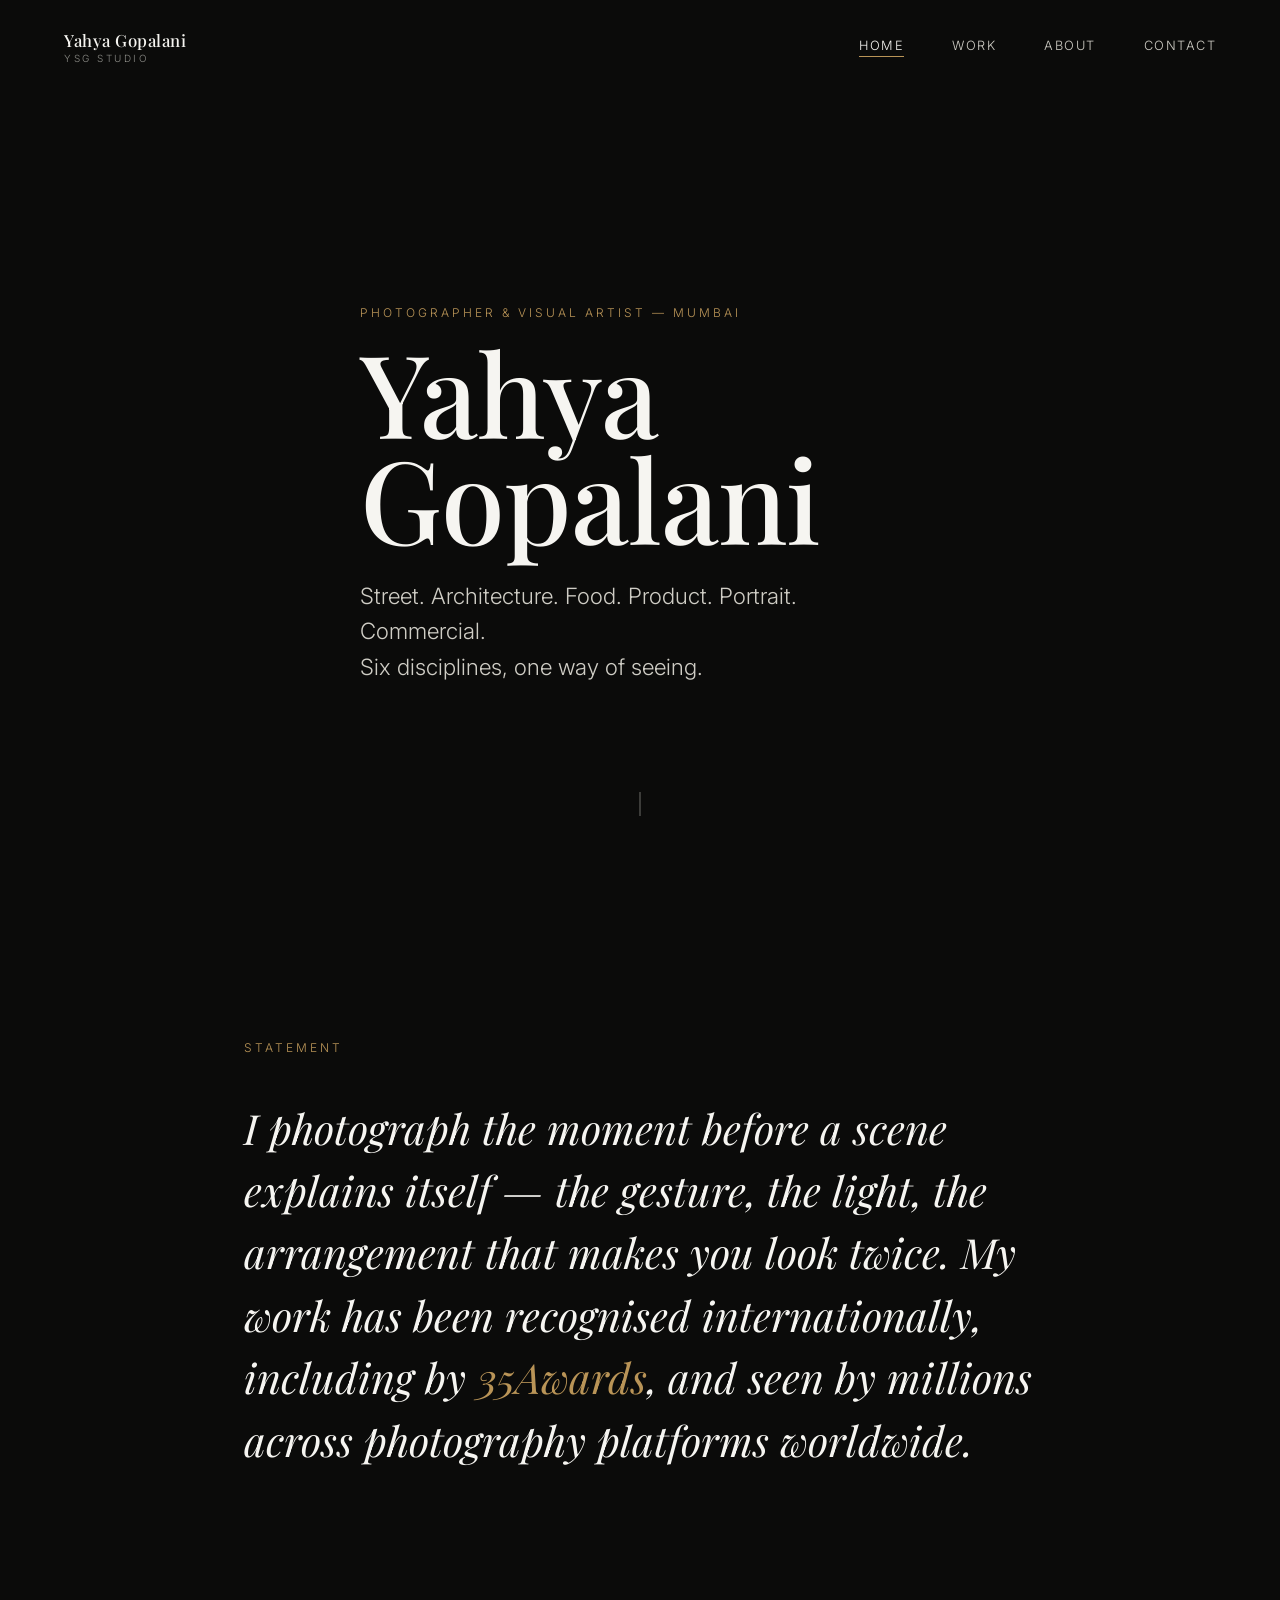
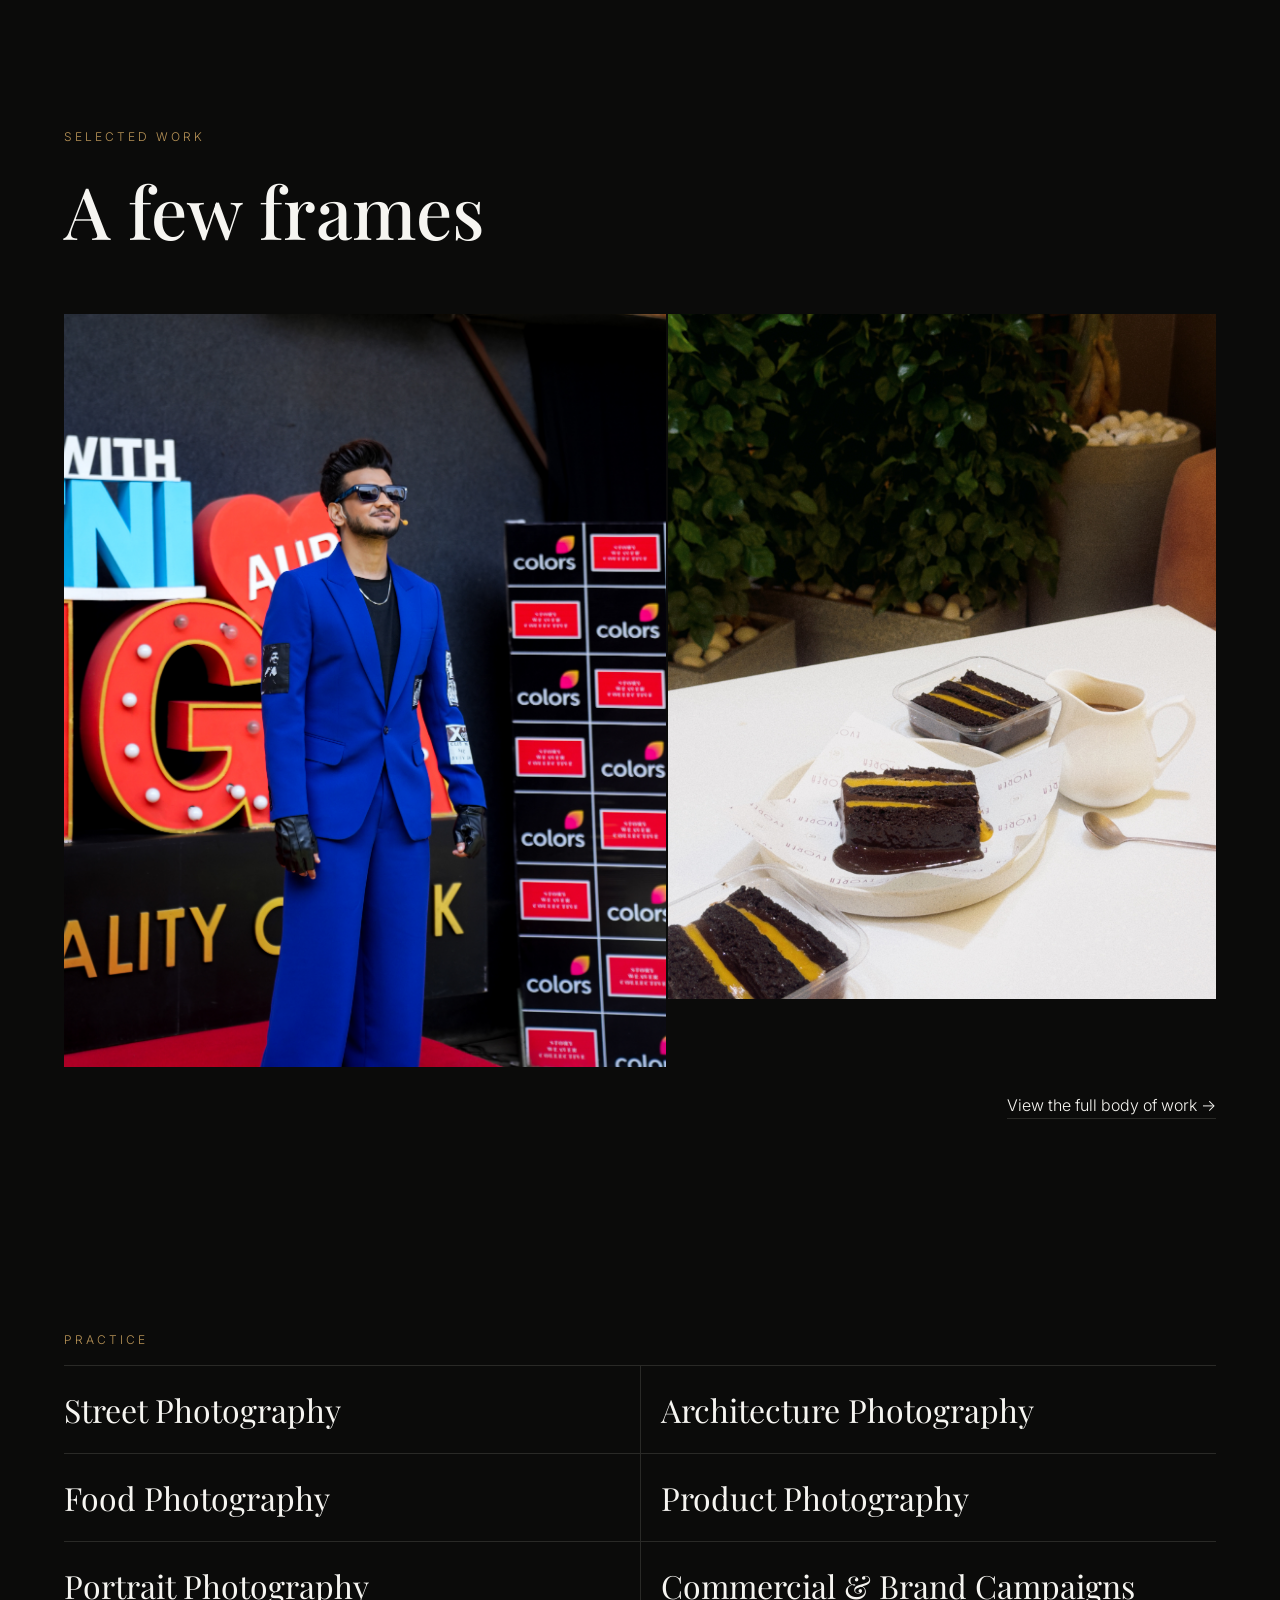
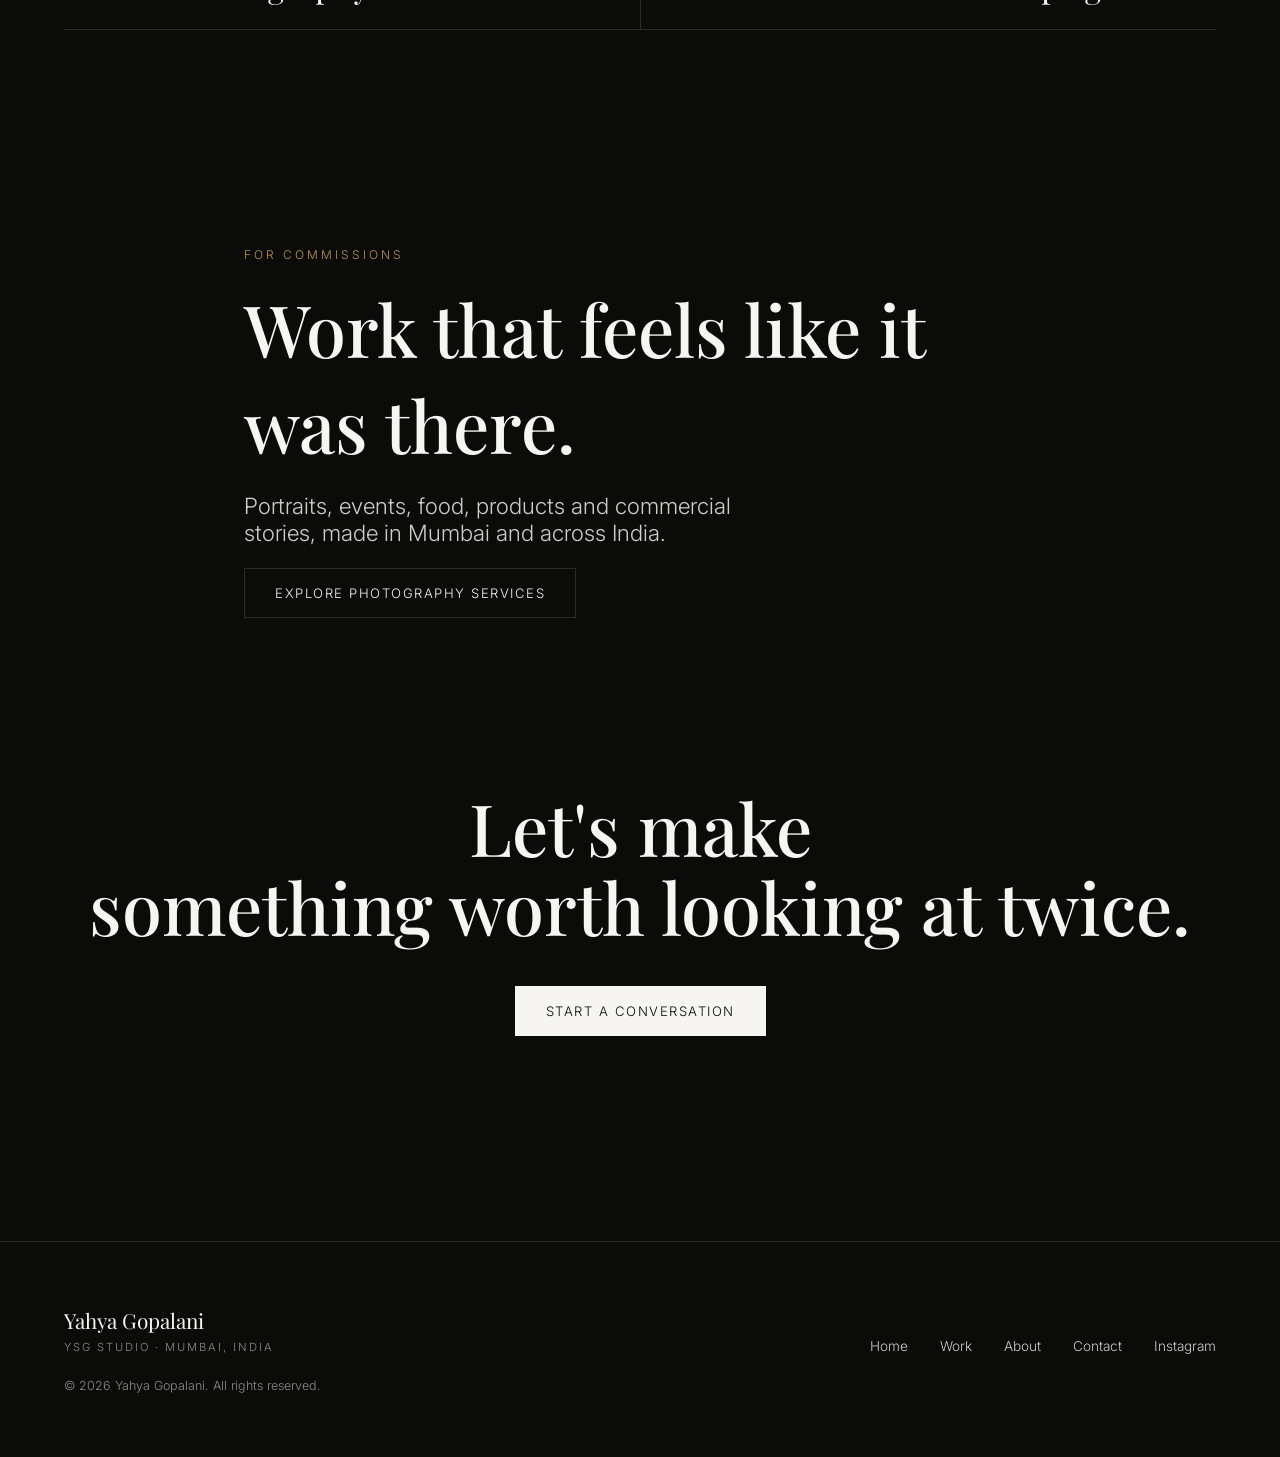
==== commit 28af662c: "Revert "Make the homepage more visual with Unsplash photos"" ====
--- a/index.html
+++ b/index.html
@@ -76,19 +76,15 @@
 <main id="main">
 
   <!-- ============ HERO ============ -->
-  <section class="hero hero--editorial" aria-label="Introduction">
-    <div class="wrap hero-editorial">
-      <div class="hero-copy">
-        <p class="hero-index">YSG STUDIO / 01</p>
-        <h1 class="hero-title">Yahya<br>Gopalani</h1>
-        <p class="hero-lead">Photographer working between people, place and the ordinary seconds that usually disappear.</p>
-        <a class="hero-link" href="gallery.html">Selected work <span aria-hidden="true">↗</span></a>
-      </div>
-      <figure class="hero-image">
-        <img src="https://images.unsplash.com/photo-1719677612432-69f2c9e8edc7?auto=format&amp;fit=crop&amp;fm=jpg&amp;q=88&amp;w=1800" alt="A man reading a newspaper, photographed by Yahya Gopalani" fetchpriority="high" width="1800" height="1350">
-        <figcaption>Mumbai, India — ongoing</figcaption>
-      </figure>
+  <section class="hero" aria-label="Introduction">
+    <div class="wrap hero-inner">
+      <p class="eyebrow reveal">Photographer &amp; Visual Artist — Mumbai</p>
+      <h1 class="hero-title reveal">Yahya<br>Gopalani</h1>
+      <p class="hero-lead reveal">Street. Architecture. Food. Product. Portrait. Commercial.<br class="hide-mobile"> Six disciplines, one way of seeing.</p>
     </div>
+    <a class="scroll-cue reveal" href="#intro" aria-label="Scroll to content">
+      <span></span>
+    </a>
   </section>
 
   <!-- ============ INTRO STATEMENT ============ -->
--- a/css/styles.css
+++ b/css/styles.css
@@ -164,29 +164,30 @@
 /* ==========================================================================
    HOME — hero
    ========================================================================== */
-.hero{ min-height:100svh; padding-top:112px; }
-.hero--editorial{ display:flex; align-items:center; }
-.hero-editorial{ display:grid; grid-template-columns:minmax(0,.92fr) minmax(320px,1.08fr); gap:clamp(32px,7vw,112px); align-items:end; width:100%; }
-.hero-copy{ padding-bottom:clamp(12px,4vw,52px); }
-.hero-index{ color:var(--grey); font-size:.68rem; letter-spacing:2px; margin:0 0 clamp(34px,7vw,92px); }
+.hero{
+  min-height:100svh; display:flex; align-items:center; position:relative;
+  padding-top:100px;
+}
+.hero-inner{ max-width:1000px; }
 .hero-title{
-  font-family:var(--serif); font-weight:400; font-size:clamp(4.15rem,9.2vw,9.5rem);
-  line-height:.82; margin:0 0 32px; letter-spacing:-.07em;
-}
-.hero-lead{ font-size:clamp(1rem,1.45vw,1.2rem); color:var(--white-dim); max-width:390px; line-height:1.55; font-weight:300; margin:0 0 36px; }
-.hero-link{ display:inline-flex; gap:14px; padding-bottom:8px; border-bottom:1px solid var(--white); font-size:.74rem; letter-spacing:1.8px; text-transform:uppercase; }
-.hero-link:hover{ color:var(--accent); border-color:var(--accent); }
-.hero-image{ margin:0; position:relative; background:var(--black-2); aspect-ratio:4/5; max-height:calc(100svh - 160px); overflow:hidden; }
-.hero-image img{ width:100%; height:100%; object-fit:cover; filter:saturate(.72) contrast(1.05); }
-.hero-image figcaption{ position:absolute; right:16px; bottom:14px; font-size:.65rem; letter-spacing:1px; color:var(--white-dim); text-transform:uppercase; }
-@media (max-width:760px){
-  .hero{ min-height:auto; padding:125px 0 0; }
-  .hero-editorial{ grid-template-columns:1fr; gap:38px; }
-  .hero-copy{ padding-bottom:0; }
-  .hero-index{ margin-bottom:42px; }
-  .hero-title{ font-size:clamp(4rem,20vw,7rem); }
-  .hero-image{ aspect-ratio:4/5; max-height:none; margin:0 calc(var(--space-gutter) * -1); }
-}
+  font-family:var(--serif); font-weight:500; font-size:var(--fs-hero);
+  line-height:0.92; margin:0 0 28px; letter-spacing:-1px;
+}
+.hero-lead{ font-size:var(--fs-lead); color:var(--white-dim); max-width:560px; line-height:1.6; font-weight:300; }
+.scroll-cue{
+  position:absolute; bottom:44px; left:50%; transform:translateX(-50%);
+  width:1px; height:64px; overflow:hidden;
+}
+.scroll-cue span{
+  display:block; width:1px; height:24px; background:var(--white-dim);
+  animation:scrollcue 2.2s ease-in-out infinite;
+}
+@keyframes scrollcue{
+  0%{ transform:translateY(-24px); opacity:0; }
+  40%{ opacity:1; }
+  100%{ transform:translateY(64px); opacity:0; }
+}
+@media (prefers-reduced-motion: reduce){ .scroll-cue span{ animation:none; opacity:.6; } }
 
 /* ==========================================================================
    HOME — intro statement
@@ -227,7 +228,6 @@
 }
 .preview-cta{ margin-top:28px; text-align:right; }
 
-
 /* ==========================================================================
    HOME — discipline list
    ========================================================================== */
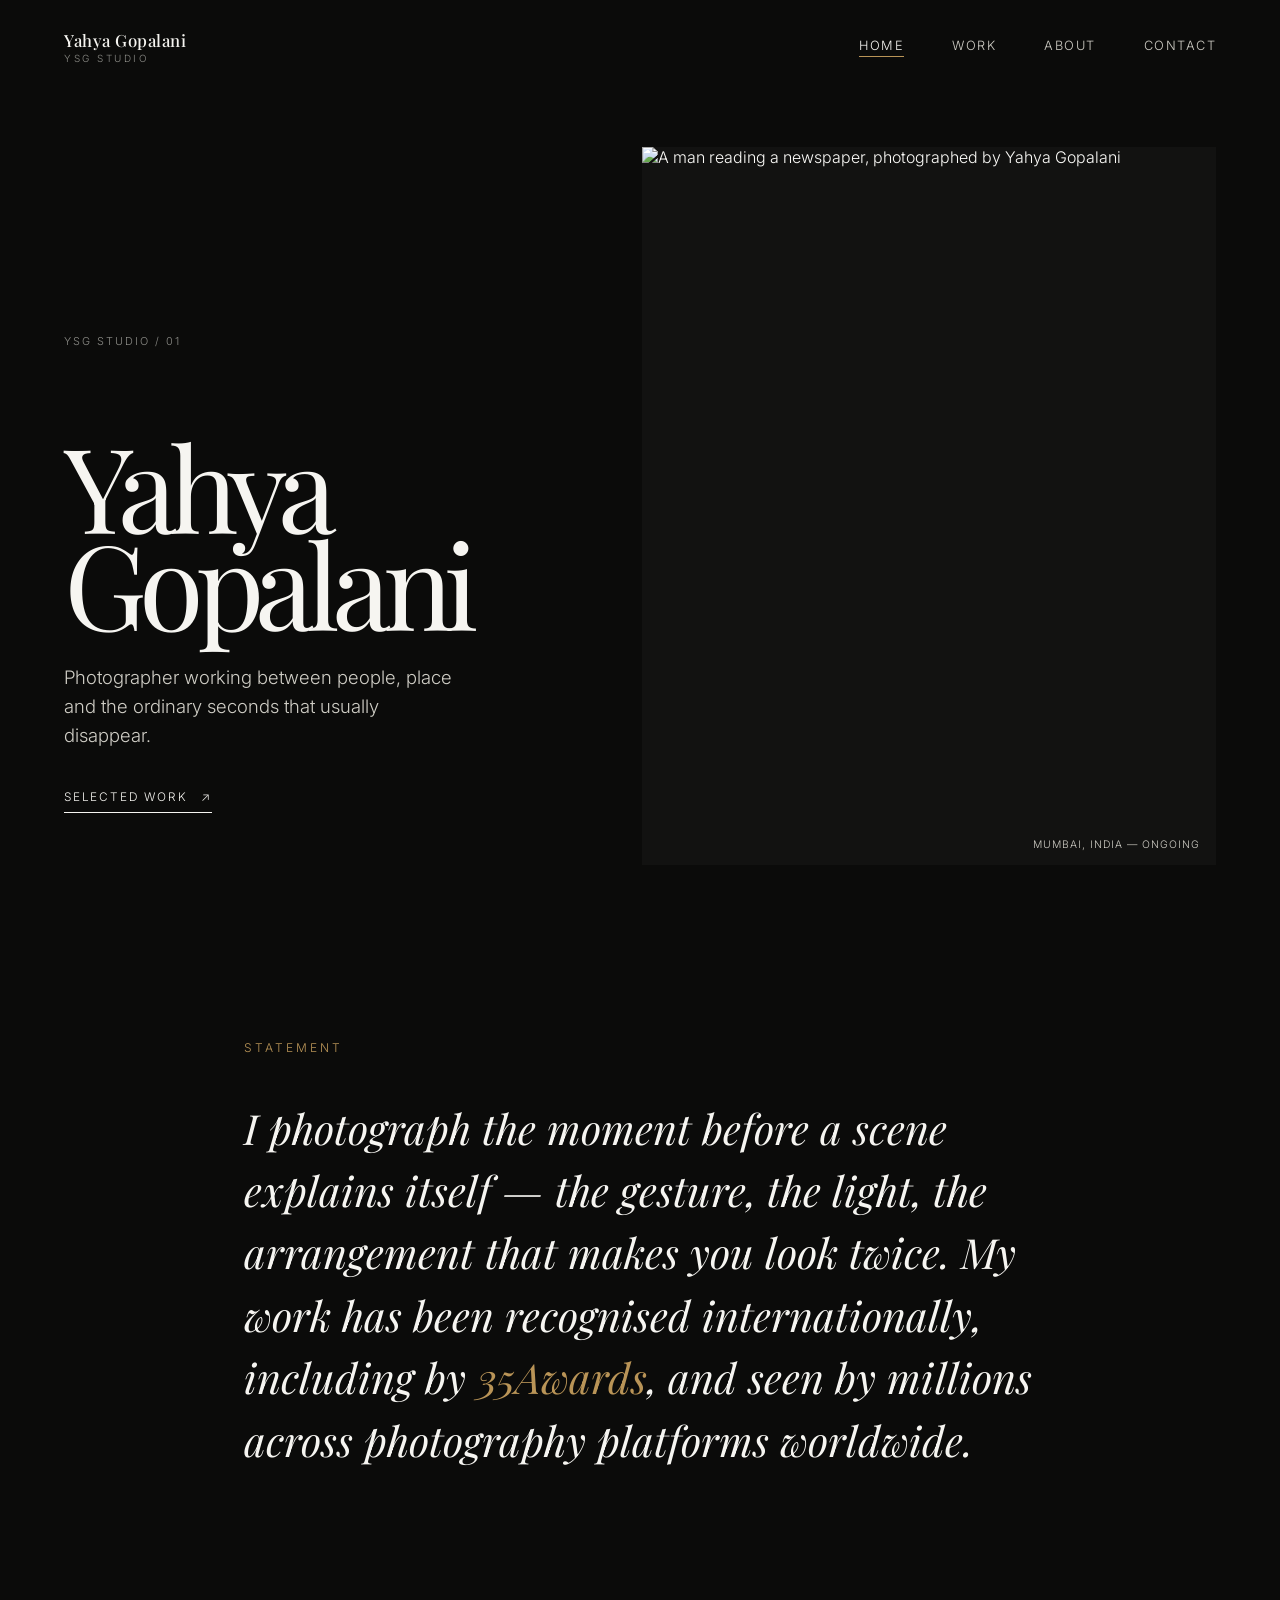
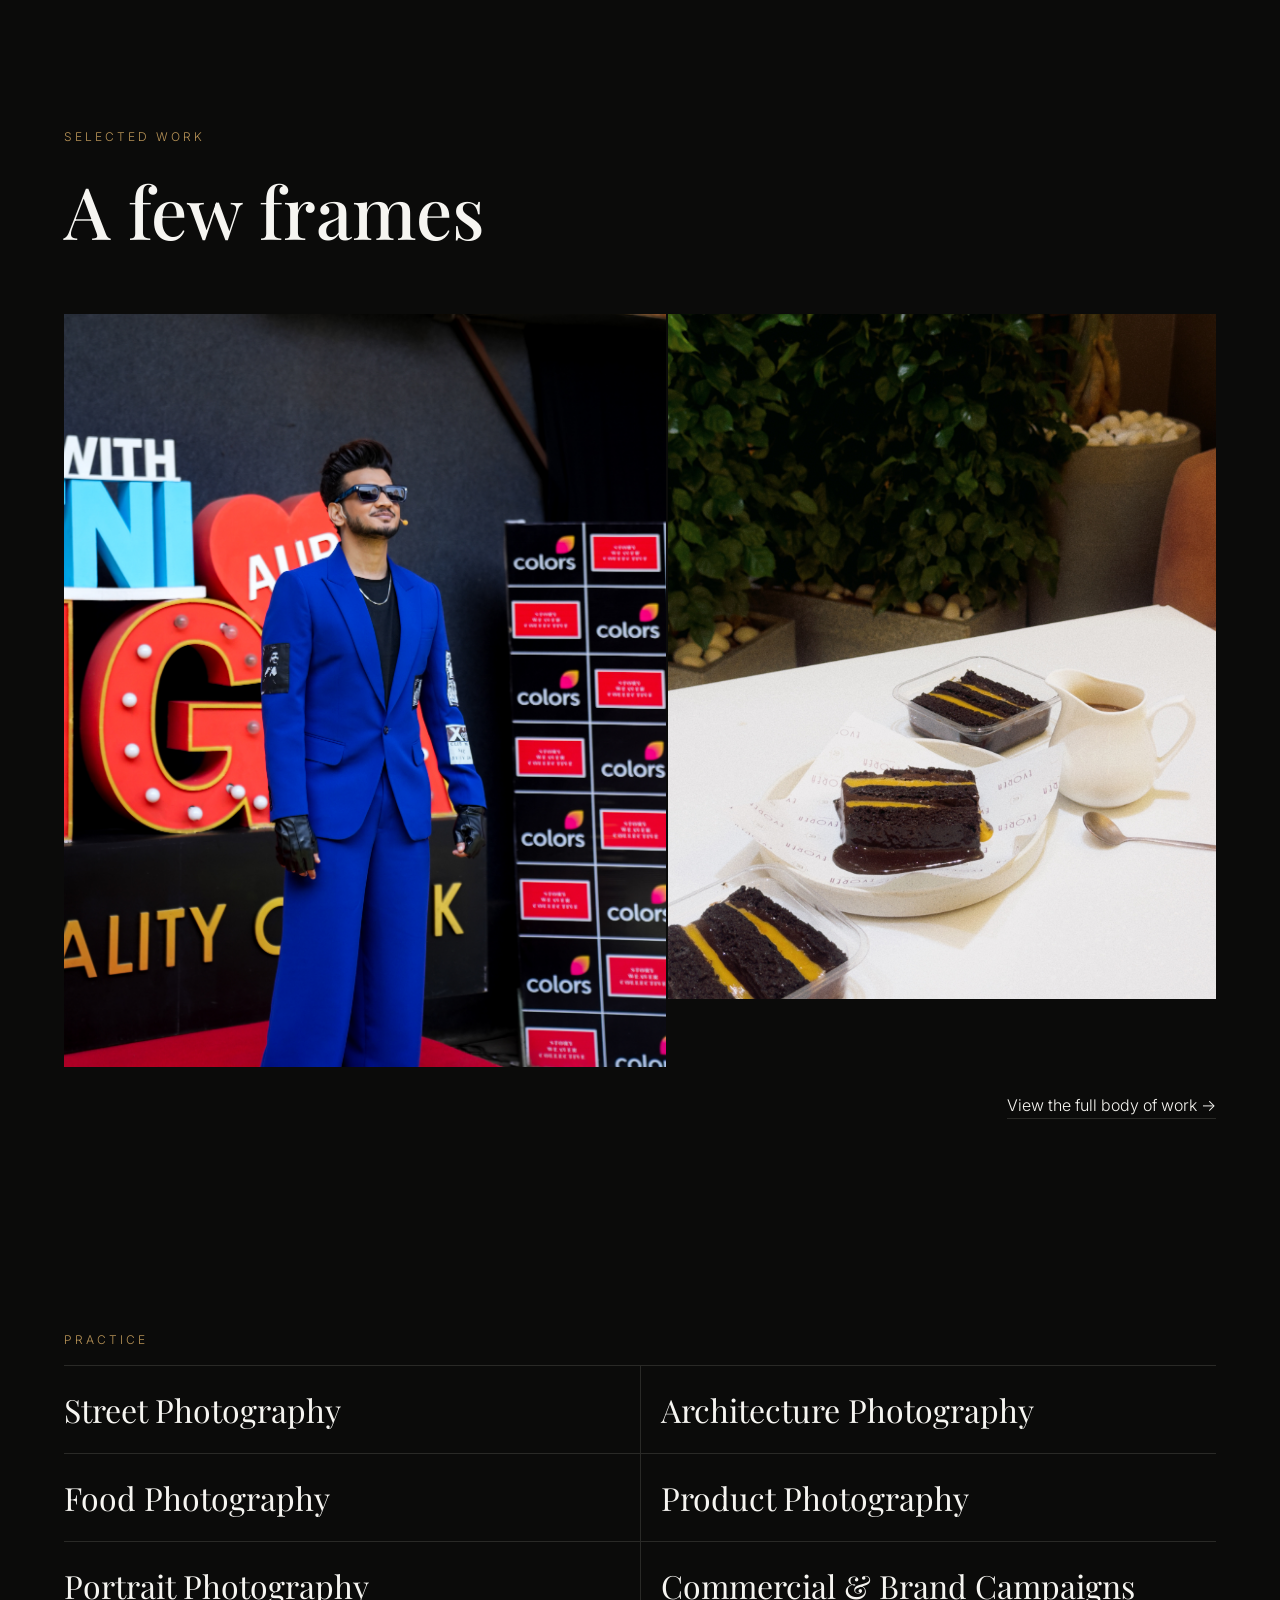
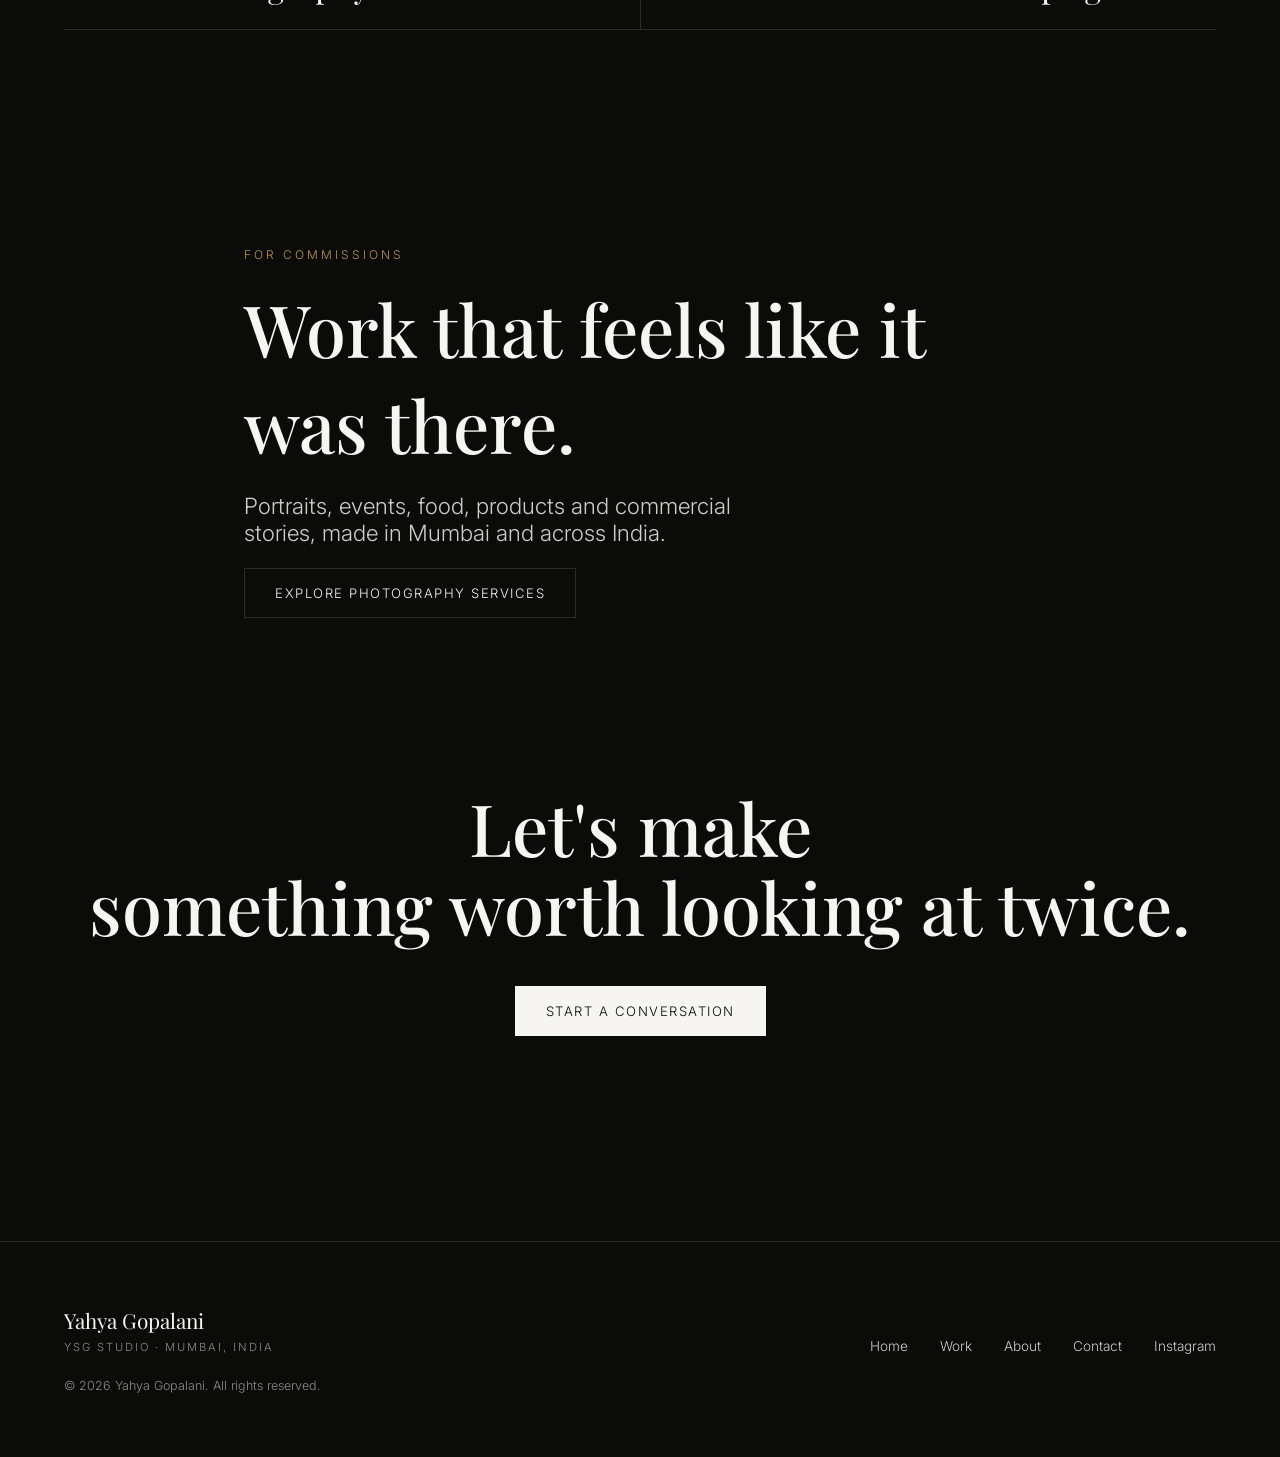
==== commit 82dde123: "Merge pull request #5 from ysg-studio/agent/expand-yahya-search-visibility Refine homepage into a ra" ====
--- a/index.html
+++ b/index.html
@@ -76,15 +76,19 @@
 <main id="main">
 
   <!-- ============ HERO ============ -->
-  <section class="hero" aria-label="Introduction">
-    <div class="wrap hero-inner">
-      <p class="eyebrow reveal">Photographer &amp; Visual Artist — Mumbai</p>
-      <h1 class="hero-title reveal">Yahya<br>Gopalani</h1>
-      <p class="hero-lead reveal">Street. Architecture. Food. Product. Portrait. Commercial.<br class="hide-mobile"> Six disciplines, one way of seeing.</p>
+  <section class="hero hero--editorial" aria-label="Introduction">
+    <div class="wrap hero-editorial">
+      <div class="hero-copy">
+        <p class="hero-index">YSG STUDIO / 01</p>
+        <h1 class="hero-title">Yahya<br>Gopalani</h1>
+        <p class="hero-lead">Photographer working between people, place and the ordinary seconds that usually disappear.</p>
+        <a class="hero-link" href="gallery.html">Selected work <span aria-hidden="true">↗</span></a>
+      </div>
+      <figure class="hero-image">
+        <img src="https://images.unsplash.com/photo-1719677612432-69f2c9e8edc7?auto=format&amp;fit=crop&amp;fm=jpg&amp;q=88&amp;w=1800" alt="A man reading a newspaper, photographed by Yahya Gopalani" fetchpriority="high" width="1800" height="1350">
+        <figcaption>Mumbai, India — ongoing</figcaption>
+      </figure>
     </div>
-    <a class="scroll-cue reveal" href="#intro" aria-label="Scroll to content">
-      <span></span>
-    </a>
   </section>
 
   <!-- ============ INTRO STATEMENT ============ -->
--- a/css/styles.css
+++ b/css/styles.css
@@ -164,30 +164,29 @@
 /* ==========================================================================
    HOME — hero
    ========================================================================== */
-.hero{
-  min-height:100svh; display:flex; align-items:center; position:relative;
-  padding-top:100px;
-}
-.hero-inner{ max-width:1000px; }
+.hero{ min-height:100svh; padding-top:112px; }
+.hero--editorial{ display:flex; align-items:center; }
+.hero-editorial{ display:grid; grid-template-columns:minmax(0,.92fr) minmax(320px,1.08fr); gap:clamp(32px,7vw,112px); align-items:end; width:100%; }
+.hero-copy{ padding-bottom:clamp(12px,4vw,52px); }
+.hero-index{ color:var(--grey); font-size:.68rem; letter-spacing:2px; margin:0 0 clamp(34px,7vw,92px); }
 .hero-title{
-  font-family:var(--serif); font-weight:500; font-size:var(--fs-hero);
-  line-height:0.92; margin:0 0 28px; letter-spacing:-1px;
-}
-.hero-lead{ font-size:var(--fs-lead); color:var(--white-dim); max-width:560px; line-height:1.6; font-weight:300; }
-.scroll-cue{
-  position:absolute; bottom:44px; left:50%; transform:translateX(-50%);
-  width:1px; height:64px; overflow:hidden;
-}
-.scroll-cue span{
-  display:block; width:1px; height:24px; background:var(--white-dim);
-  animation:scrollcue 2.2s ease-in-out infinite;
-}
-@keyframes scrollcue{
-  0%{ transform:translateY(-24px); opacity:0; }
-  40%{ opacity:1; }
-  100%{ transform:translateY(64px); opacity:0; }
-}
-@media (prefers-reduced-motion: reduce){ .scroll-cue span{ animation:none; opacity:.6; } }
+  font-family:var(--serif); font-weight:400; font-size:clamp(4.15rem,9.2vw,9.5rem);
+  line-height:.82; margin:0 0 32px; letter-spacing:-.07em;
+}
+.hero-lead{ font-size:clamp(1rem,1.45vw,1.2rem); color:var(--white-dim); max-width:390px; line-height:1.55; font-weight:300; margin:0 0 36px; }
+.hero-link{ display:inline-flex; gap:14px; padding-bottom:8px; border-bottom:1px solid var(--white); font-size:.74rem; letter-spacing:1.8px; text-transform:uppercase; }
+.hero-link:hover{ color:var(--accent); border-color:var(--accent); }
+.hero-image{ margin:0; position:relative; background:var(--black-2); aspect-ratio:4/5; max-height:calc(100svh - 160px); overflow:hidden; }
+.hero-image img{ width:100%; height:100%; object-fit:cover; filter:saturate(.72) contrast(1.05); }
+.hero-image figcaption{ position:absolute; right:16px; bottom:14px; font-size:.65rem; letter-spacing:1px; color:var(--white-dim); text-transform:uppercase; }
+@media (max-width:760px){
+  .hero{ min-height:auto; padding:125px 0 0; }
+  .hero-editorial{ grid-template-columns:1fr; gap:38px; }
+  .hero-copy{ padding-bottom:0; }
+  .hero-index{ margin-bottom:42px; }
+  .hero-title{ font-size:clamp(4rem,20vw,7rem); }
+  .hero-image{ aspect-ratio:4/5; max-height:none; margin:0 calc(var(--space-gutter) * -1); }
+}
 
 /* ==========================================================================
    HOME — intro statement
@@ -228,6 +227,7 @@
 }
 .preview-cta{ margin-top:28px; text-align:right; }
 
+
 /* ==========================================================================
    HOME — discipline list
    ========================================================================== */
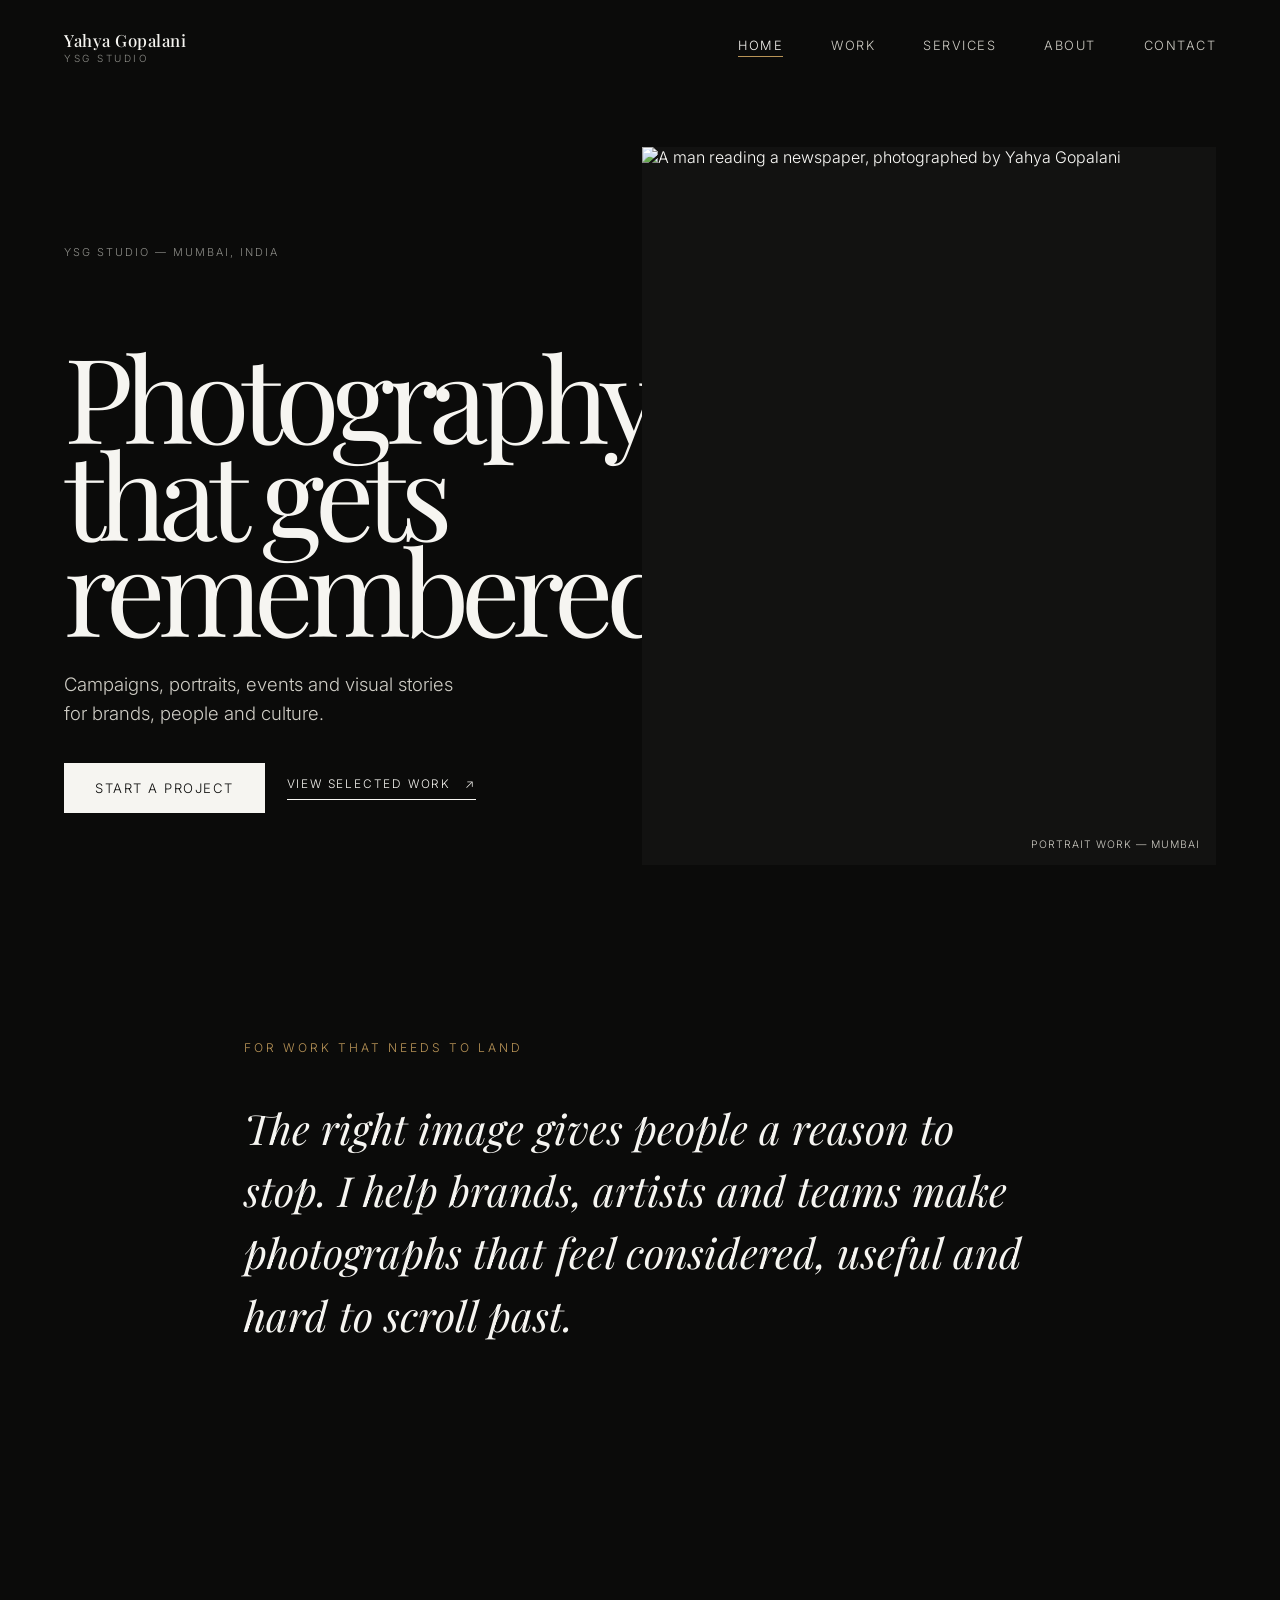
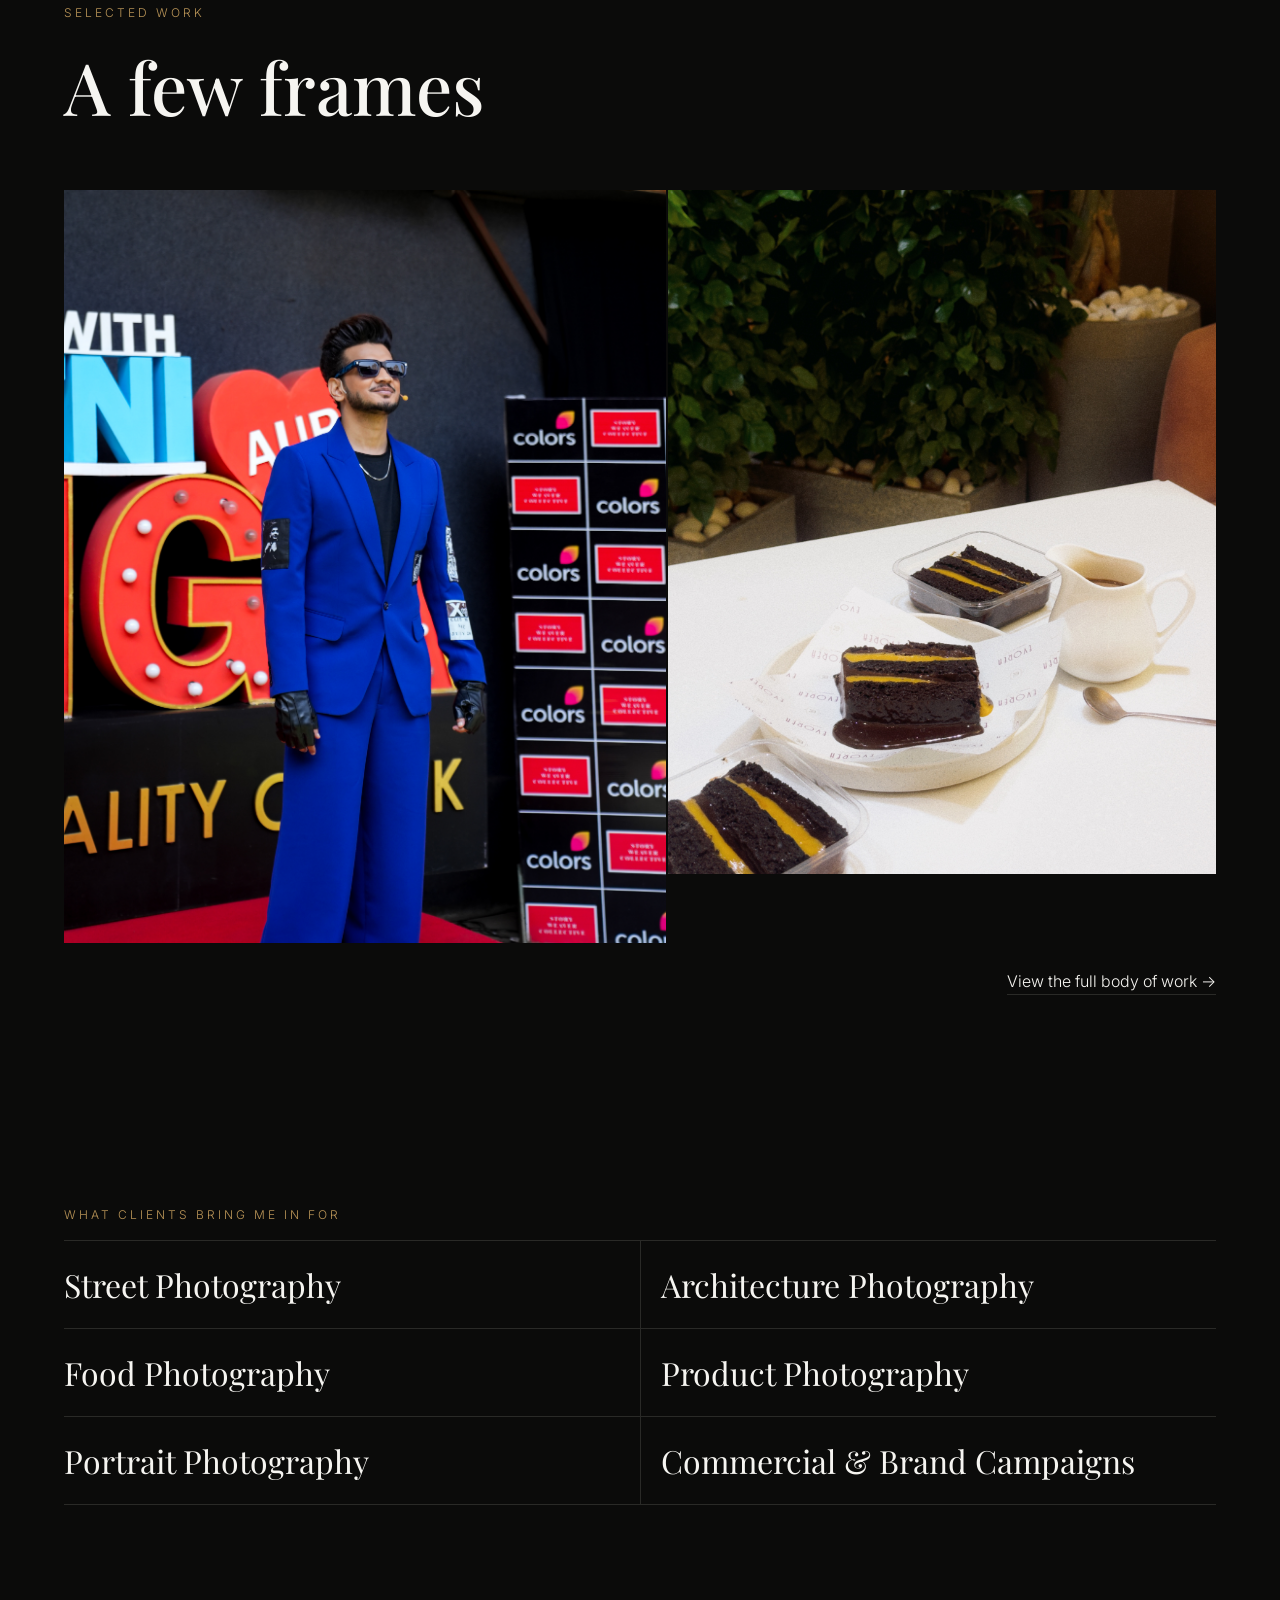
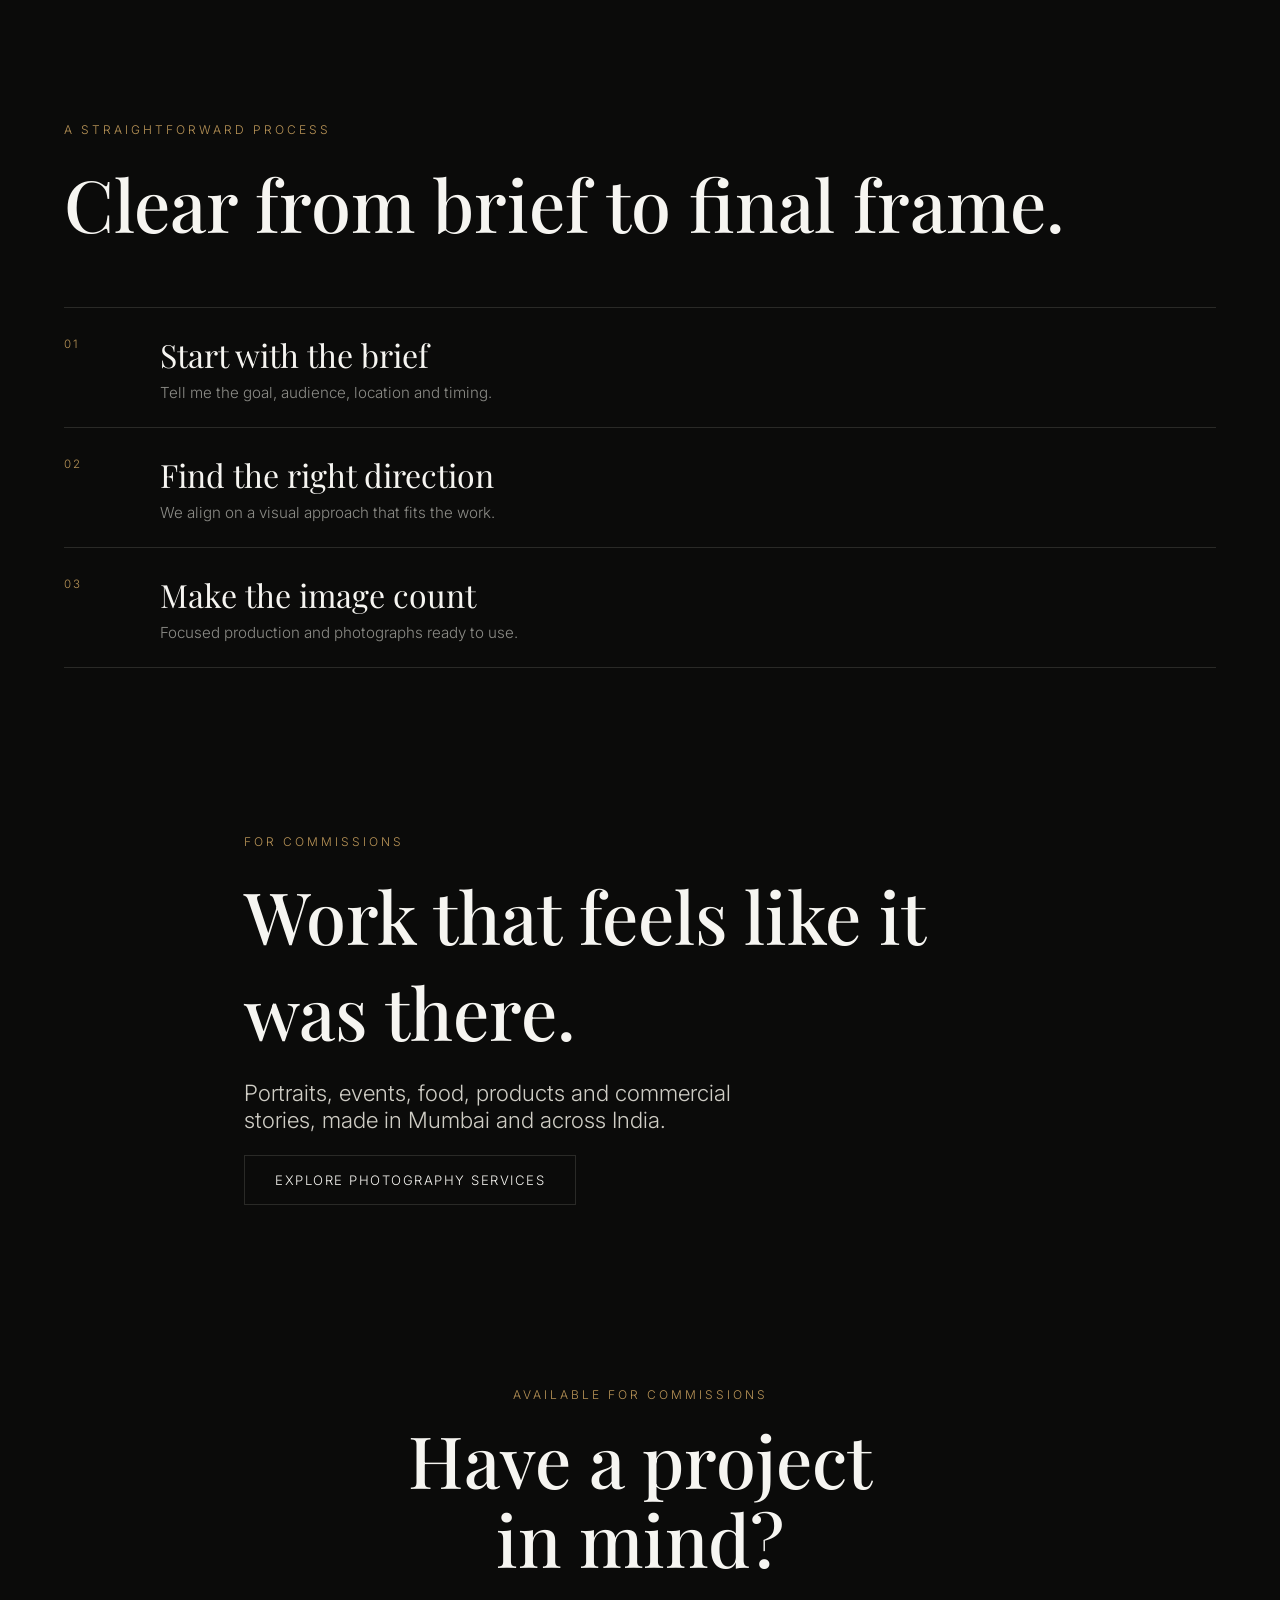
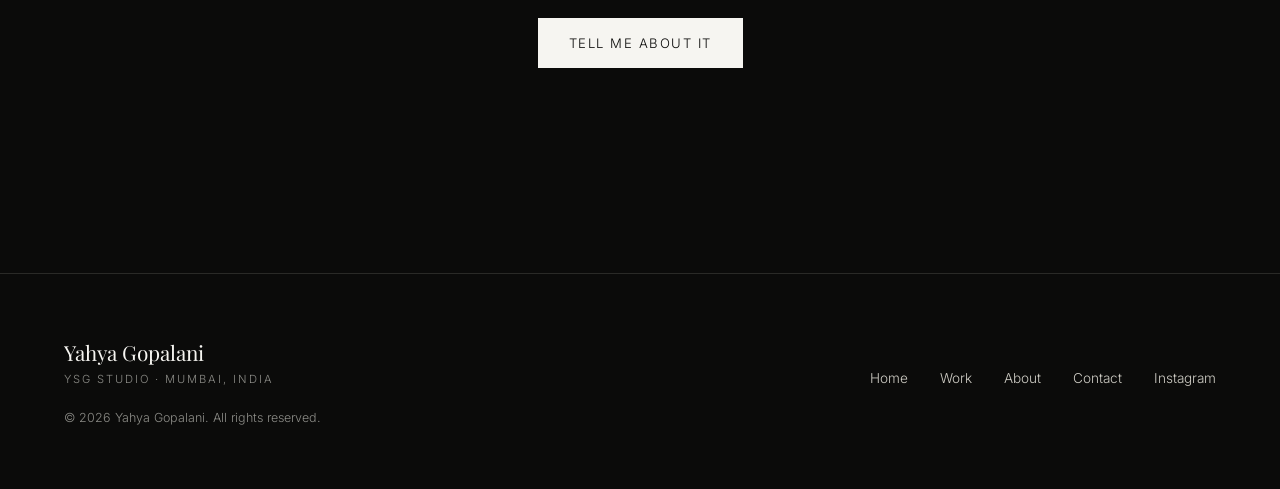
==== commit 1a25863b: "Make homepage more client focused" ====
--- a/index.html
+++ b/index.html
@@ -67,6 +67,7 @@
     <nav class="nav-links" id="nav-links" aria-label="Primary">
       <a href="index.html" aria-current="page">Home</a>
       <a href="gallery.html">Work</a>
+      <a href="services.html">Services</a>
       <a href="about.html">About</a>
       <a href="contact.html">Contact</a>
     </nav>
@@ -79,14 +80,14 @@
   <section class="hero hero--editorial" aria-label="Introduction">
     <div class="wrap hero-editorial">
       <div class="hero-copy">
-        <p class="hero-index">YSG STUDIO / 01</p>
-        <h1 class="hero-title">Yahya<br>Gopalani</h1>
-        <p class="hero-lead">Photographer working between people, place and the ordinary seconds that usually disappear.</p>
-        <a class="hero-link" href="gallery.html">Selected work <span aria-hidden="true">↗</span></a>
+        <p class="hero-index">YSG STUDIO — MUMBAI, INDIA</p>
+        <h1 class="hero-title">Photography<br>that gets<br>remembered.</h1>
+        <p class="hero-lead">Campaigns, portraits, events and visual stories for brands, people and culture.</p>
+        <div class="hero-actions"><a class="btn btn-solid" href="contact.html">Start a project</a><a class="hero-link" href="gallery.html">View selected work <span aria-hidden="true">↗</span></a></div>
       </div>
       <figure class="hero-image">
         <img src="https://images.unsplash.com/photo-1719677612432-69f2c9e8edc7?auto=format&amp;fit=crop&amp;fm=jpg&amp;q=88&amp;w=1800" alt="A man reading a newspaper, photographed by Yahya Gopalani" fetchpriority="high" width="1800" height="1350">
-        <figcaption>Mumbai, India — ongoing</figcaption>
+        <figcaption>Portrait work — Mumbai</figcaption>
       </figure>
     </div>
   </section>
@@ -94,8 +95,8 @@
   <!-- ============ INTRO STATEMENT ============ -->
   <section class="section" id="intro">
     <div class="wrap intro-grid">
-      <p class="eyebrow reveal">Statement</p>
-      <p class="intro-text reveal">I photograph the moment before a scene explains itself — the gesture, the light, the arrangement that makes you look twice. My work has been recognised internationally, including by <span class="text-accent">35Awards</span>, and seen by millions across photography platforms worldwide.</p>
+      <p class="eyebrow reveal">For work that needs to land</p>
+      <p class="intro-text reveal">The right image gives people a reason to stop. I help brands, artists and teams make photographs that feel considered, useful and hard to scroll past.</p>
     </div>
   </section>
 
@@ -125,7 +126,7 @@
   <!-- ============ DISCIPLINES ============ -->
   <section class="section">
     <div class="wrap">
-      <p class="eyebrow reveal">Practice</p>
+      <p class="eyebrow reveal">What clients bring me in for</p>
       <ul class="discipline-list">
         <li class="reveal">Street Photography</li>
         <li class="reveal">Architecture Photography</li>
@@ -134,6 +135,17 @@
         <li class="reveal">Portrait Photography</li>
         <li class="reveal">Commercial &amp; Brand Campaigns</li>
       </ul>
+    </div>
+  </section>
+
+  <section class="section-tight client-process">
+    <div class="wrap">
+      <div class="section-head reveal"><p class="eyebrow">A straightforward process</p><h2 class="section-title">Clear from brief to final frame.</h2></div>
+      <ol class="process-list">
+        <li class="reveal"><span>01</span><div><h3>Start with the brief</h3><p>Tell me the goal, audience, location and timing.</p></div></li>
+        <li class="reveal"><span>02</span><div><h3>Find the right direction</h3><p>We align on a visual approach that fits the work.</p></div></li>
+        <li class="reveal"><span>03</span><div><h3>Make the image count</h3><p>Focused production and photographs ready to use.</p></div></li>
+      </ol>
     </div>
   </section>
 
@@ -149,8 +161,9 @@
   <!-- ============ CTA ============ -->
   <section class="section-tight">
     <div class="wrap cta-block reveal">
-      <h2 class="cta-title">Let's make<br>something worth looking at twice.</h2>
-      <a href="contact.html" class="btn btn-solid">Start a conversation</a>
+      <p class="eyebrow">Available for commissions</p>
+      <h2 class="cta-title">Have a project<br>in mind?</h2>
+      <a href="contact.html" class="btn btn-solid">Tell me about it</a>
     </div>
   </section>
 
--- a/css/styles.css
+++ b/css/styles.css
@@ -174,6 +174,7 @@
   line-height:.82; margin:0 0 32px; letter-spacing:-.07em;
 }
 .hero-lead{ font-size:clamp(1rem,1.45vw,1.2rem); color:var(--white-dim); max-width:390px; line-height:1.55; font-weight:300; margin:0 0 36px; }
+.hero-actions{ display:flex; flex-wrap:wrap; align-items:center; gap:22px; }
 .hero-link{ display:inline-flex; gap:14px; padding-bottom:8px; border-bottom:1px solid var(--white); font-size:.74rem; letter-spacing:1.8px; text-transform:uppercase; }
 .hero-link:hover{ color:var(--accent); border-color:var(--accent); }
 .hero-image{ margin:0; position:relative; background:var(--black-2); aspect-ratio:4/5; max-height:calc(100svh - 160px); overflow:hidden; }
@@ -185,7 +186,8 @@
   .hero-copy{ padding-bottom:0; }
   .hero-index{ margin-bottom:42px; }
   .hero-title{ font-size:clamp(4rem,20vw,7rem); }
-  .hero-image{ aspect-ratio:4/5; max-height:none; margin:0 calc(var(--space-gutter) * -1); }
+  .hero-image{ aspect-ratio:16/10; max-height:280px; margin:0 calc(var(--space-gutter) * -1); }
+  .hero-image img{ object-position:center 42%; }
 }
 
 /* ==========================================================================
@@ -256,6 +258,16 @@
   line-height:1.1; margin:0 0 40px;
 }
 
+/* ===========================================================================
+   HOME — Client process
+   ======================================================================== */
+.process-list{ list-style:none; margin:0; padding:0; border-top:1px solid var(--grey-line); }
+.process-list li{ display:grid; grid-template-columns:72px minmax(0,1fr); gap:24px; padding:25px 0; border-bottom:1px solid var(--grey-line); }
+.process-list li > span{ color:var(--accent); font-size:.72rem; letter-spacing:1.5px; padding-top:4px; }
+.process-list h3{ font-family:var(--serif); font-weight:400; font-size:clamp(1.35rem,2.5vw,2rem); margin:0 0 7px; }
+.process-list p{ color:var(--grey); font-size:.95rem; margin:0; }
+@media (max-width:600px){ .process-list li{ grid-template-columns:46px minmax(0,1fr); gap:14px; } }
+
 /* ==========================================================================
    ABOUT
    ========================================================================== */
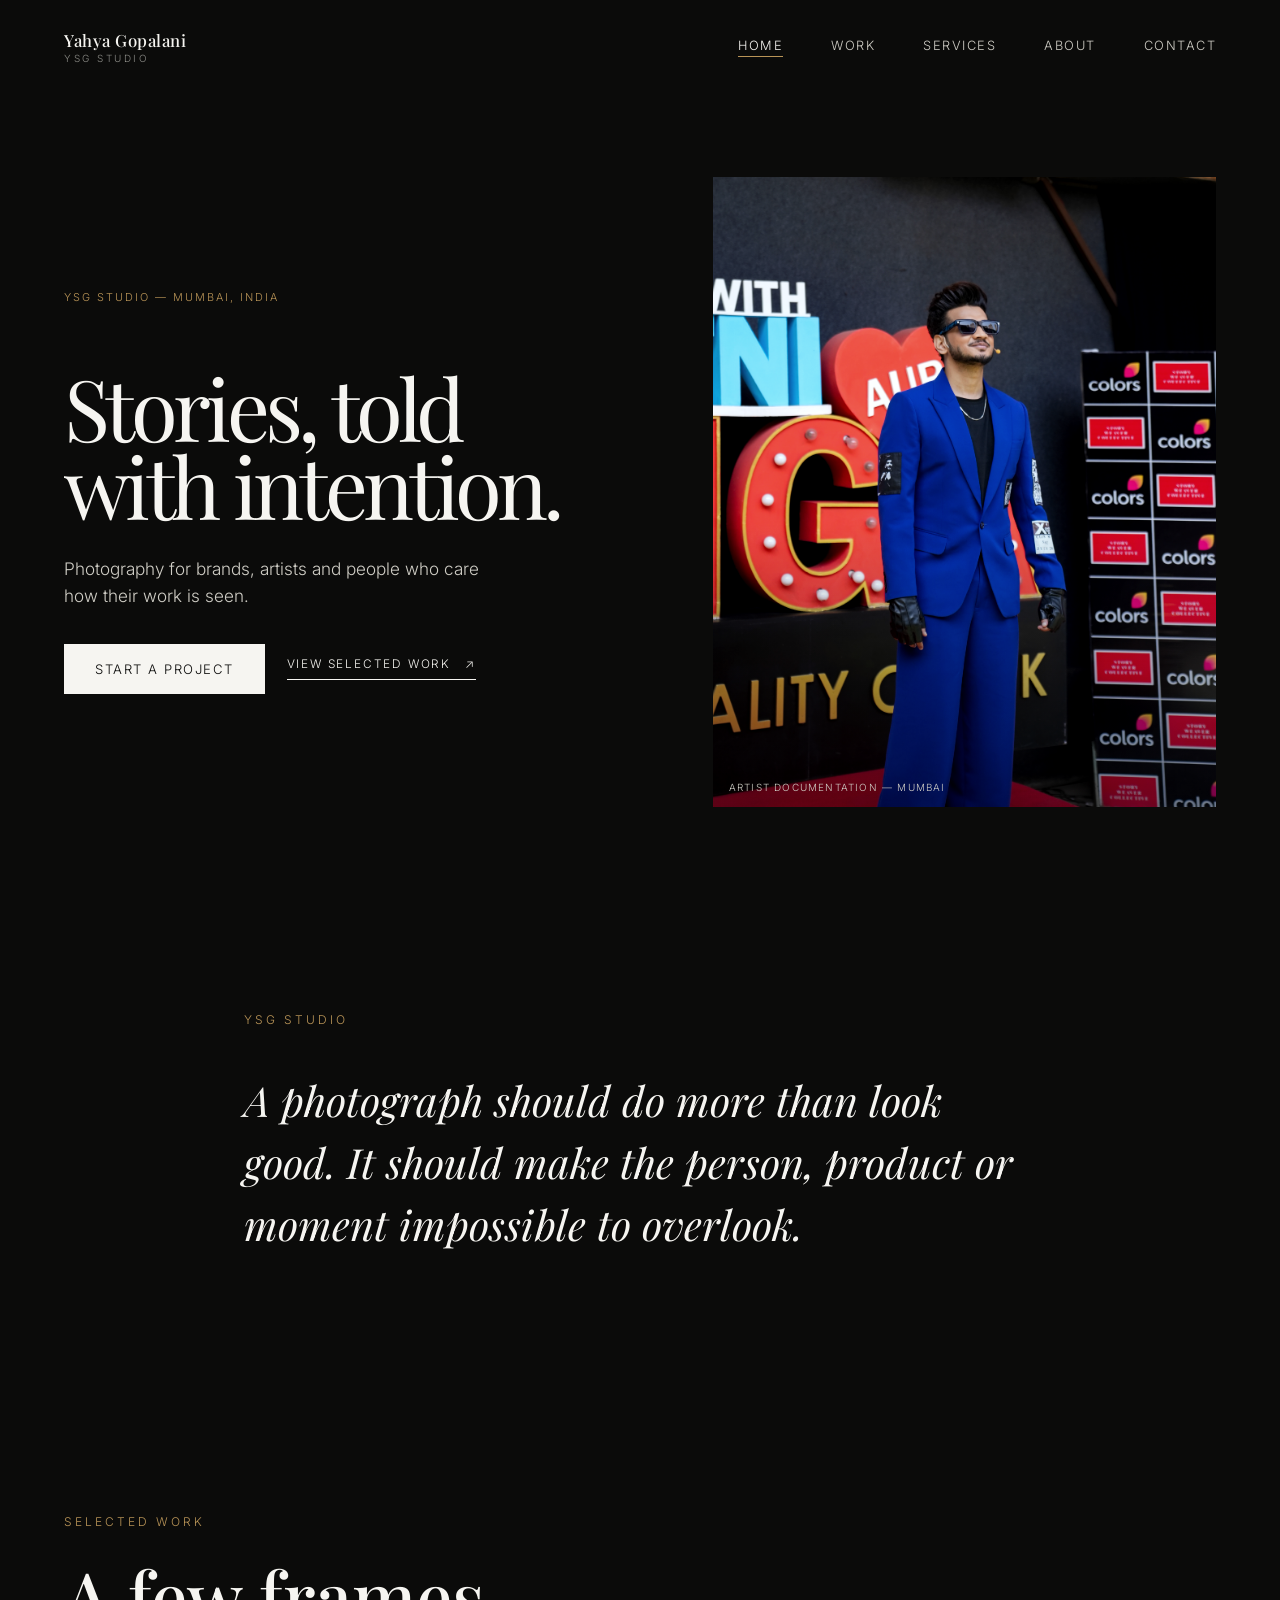
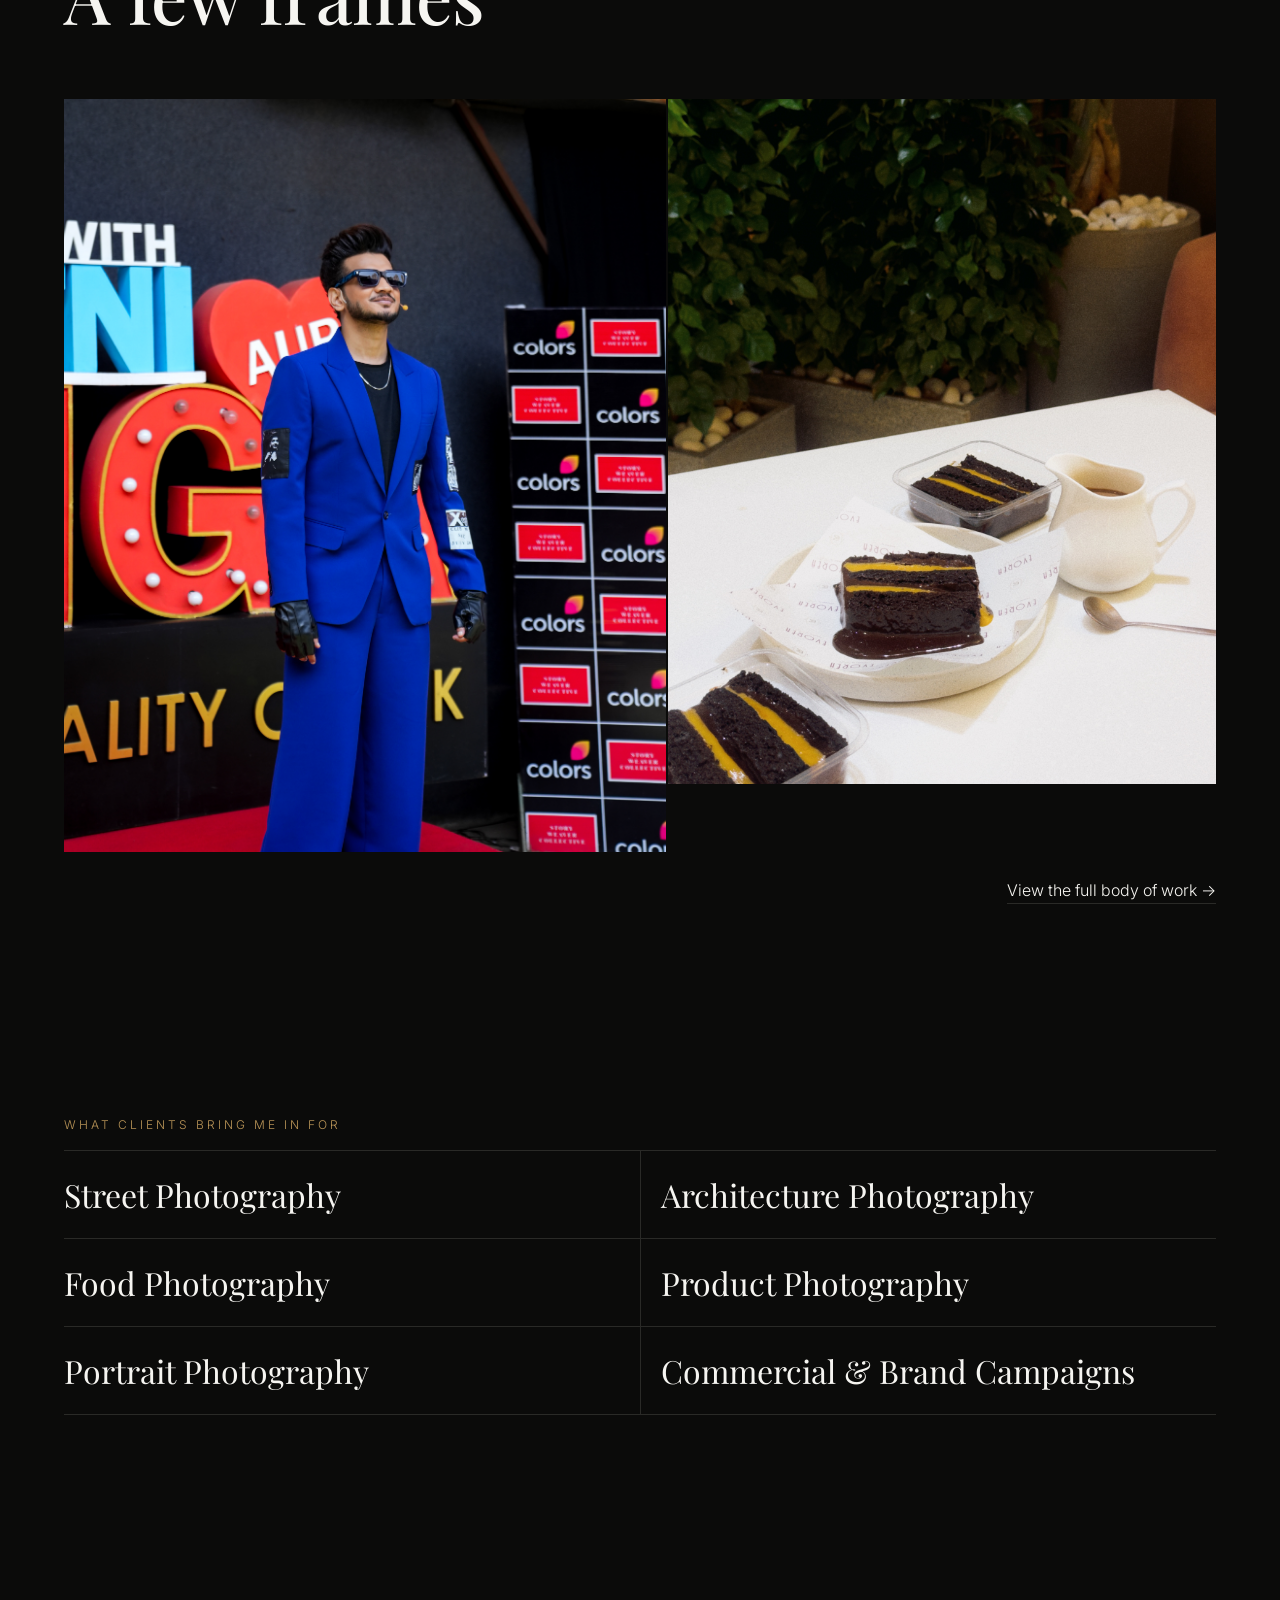
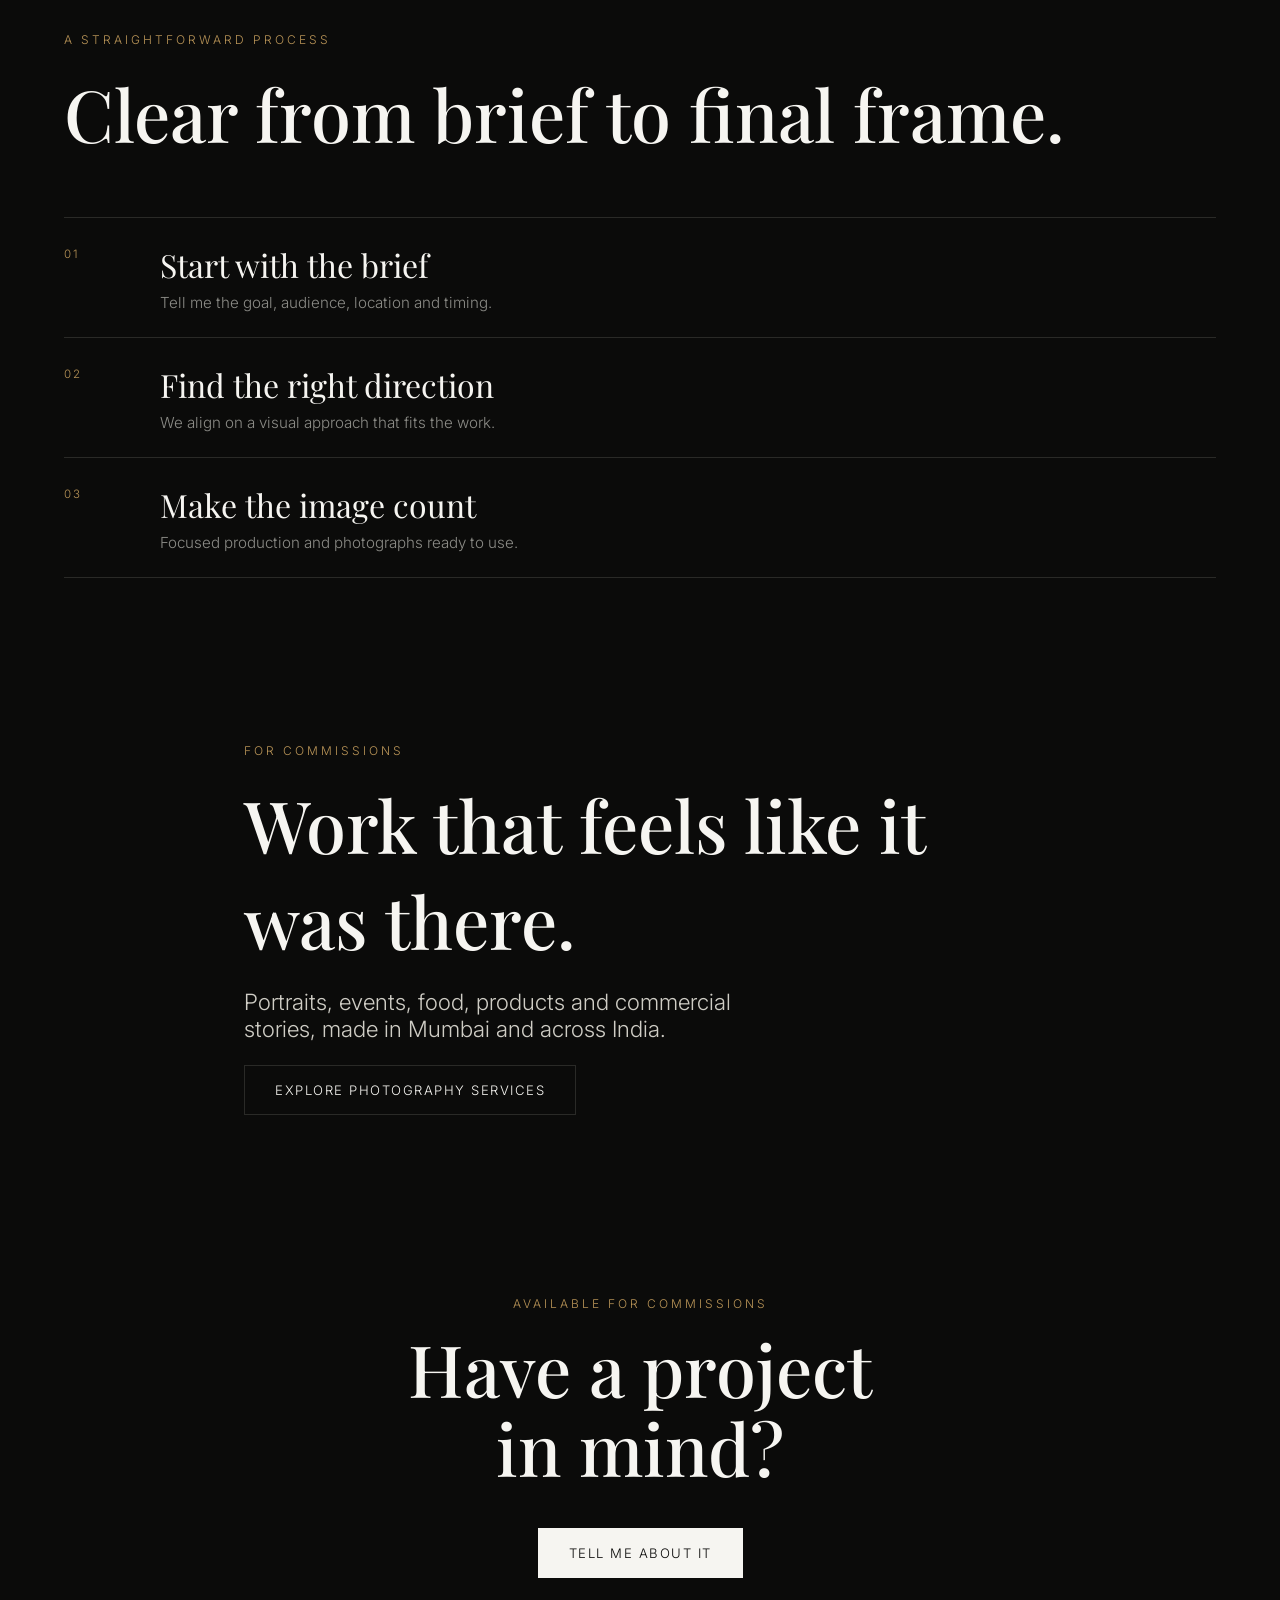
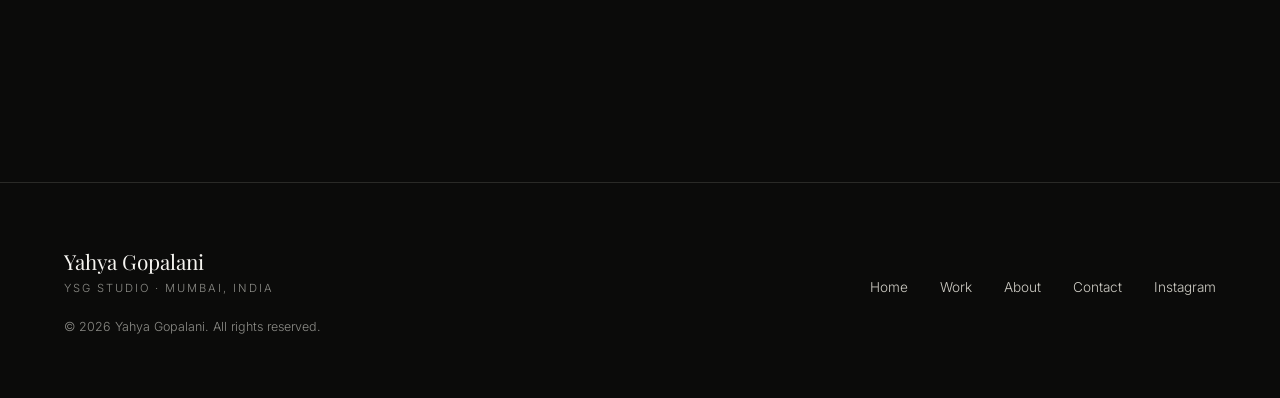
==== commit 744dbe3f: "Refine homepage into a clean studio introduction" ====
--- a/index.html
+++ b/index.html
@@ -77,17 +77,17 @@
 <main id="main">
 
   <!-- ============ HERO ============ -->
-  <section class="hero hero--editorial" aria-label="Introduction">
+  <section class="hero hero--studio" aria-label="Introduction">
     <div class="wrap hero-editorial">
       <div class="hero-copy">
         <p class="hero-index">YSG STUDIO — MUMBAI, INDIA</p>
-        <h1 class="hero-title">Photography<br>that gets<br>remembered.</h1>
-        <p class="hero-lead">Campaigns, portraits, events and visual stories for brands, people and culture.</p>
+        <h1 class="hero-title">Stories, told<br>with intention.</h1>
+        <p class="hero-lead">Photography for brands, artists and people who care how their work is seen.</p>
         <div class="hero-actions"><a class="btn btn-solid" href="contact.html">Start a project</a><a class="hero-link" href="gallery.html">View selected work <span aria-hidden="true">↗</span></a></div>
       </div>
       <figure class="hero-image">
-        <img src="https://images.unsplash.com/photo-1719677612432-69f2c9e8edc7?auto=format&amp;fit=crop&amp;fm=jpg&amp;q=88&amp;w=1800" alt="A man reading a newspaper, photographed by Yahya Gopalani" fetchpriority="high" width="1800" height="1350">
-        <figcaption>Portrait work — Mumbai</figcaption>
+        <img src="images/munawar%201.JPG" alt="Portrait of Munawar Faruqui on stage, photographed by Yahya Gopalani" fetchpriority="high" width="1599" height="1068">
+        <figcaption>Artist documentation — Mumbai</figcaption>
       </figure>
     </div>
   </section>
@@ -95,8 +95,8 @@
   <!-- ============ INTRO STATEMENT ============ -->
   <section class="section" id="intro">
     <div class="wrap intro-grid">
-      <p class="eyebrow reveal">For work that needs to land</p>
-      <p class="intro-text reveal">The right image gives people a reason to stop. I help brands, artists and teams make photographs that feel considered, useful and hard to scroll past.</p>
+      <p class="eyebrow reveal">YSG Studio</p>
+      <p class="intro-text reveal">A photograph should do more than look good. It should make the person, product or moment impossible to overlook.</p>
     </div>
   </section>
 
--- a/css/styles.css
+++ b/css/styles.css
@@ -164,30 +164,31 @@
 /* ==========================================================================
    HOME — hero
    ========================================================================== */
-.hero{ min-height:100svh; padding-top:112px; }
-.hero--editorial{ display:flex; align-items:center; }
-.hero-editorial{ display:grid; grid-template-columns:minmax(0,.92fr) minmax(320px,1.08fr); gap:clamp(32px,7vw,112px); align-items:end; width:100%; }
-.hero-copy{ padding-bottom:clamp(12px,4vw,52px); }
-.hero-index{ color:var(--grey); font-size:.68rem; letter-spacing:2px; margin:0 0 clamp(34px,7vw,92px); }
+.hero{ min-height:calc(100svh - 28px); padding-top:112px; }
+.hero--studio{ display:flex; align-items:center; }
+.hero-editorial{ display:grid; grid-template-columns:minmax(0,1fr) minmax(340px,.9fr); gap:clamp(40px,7vw,120px); align-items:center; width:100%; }
+.hero-copy{ padding:clamp(24px,4vw,62px) 0; }
+.hero-index{ color:var(--accent); font-size:.68rem; letter-spacing:2px; margin:0 0 clamp(28px,5vw,72px); }
 .hero-title{
-  font-family:var(--serif); font-weight:400; font-size:clamp(4.15rem,9.2vw,9.5rem);
-  line-height:.82; margin:0 0 32px; letter-spacing:-.07em;
-}
-.hero-lead{ font-size:clamp(1rem,1.45vw,1.2rem); color:var(--white-dim); max-width:390px; line-height:1.55; font-weight:300; margin:0 0 36px; }
+  font-family:var(--serif); font-weight:400; font-size:clamp(3.7rem,6.65vw,7.45rem);
+  line-height:.92; margin:0 0 30px; letter-spacing:-.055em;
+}
+.hero-lead{ font-size:clamp(1rem,1.35vw,1.16rem); color:var(--white-dim); max-width:420px; line-height:1.6; font-weight:300; margin:0 0 34px; }
 .hero-actions{ display:flex; flex-wrap:wrap; align-items:center; gap:22px; }
 .hero-link{ display:inline-flex; gap:14px; padding-bottom:8px; border-bottom:1px solid var(--white); font-size:.74rem; letter-spacing:1.8px; text-transform:uppercase; }
 .hero-link:hover{ color:var(--accent); border-color:var(--accent); }
-.hero-image{ margin:0; position:relative; background:var(--black-2); aspect-ratio:4/5; max-height:calc(100svh - 160px); overflow:hidden; }
-.hero-image img{ width:100%; height:100%; object-fit:cover; filter:saturate(.72) contrast(1.05); }
-.hero-image figcaption{ position:absolute; right:16px; bottom:14px; font-size:.65rem; letter-spacing:1px; color:var(--white-dim); text-transform:uppercase; }
+.hero-image{ margin:0; position:relative; background:var(--black-2); aspect-ratio:4/5; max-height:650px; overflow:hidden; }
+.hero-image::after{ content:""; position:absolute; inset:0; background:linear-gradient(180deg, transparent 55%, rgba(0,0,0,.4)); pointer-events:none; }
+.hero-image img{ width:100%; height:100%; object-fit:cover; object-position:center; filter:saturate(.86) contrast(1.03); }
+.hero-image figcaption{ position:absolute; z-index:1; left:16px; bottom:14px; font-size:.62rem; letter-spacing:1.2px; color:var(--white-dim); text-transform:uppercase; }
 @media (max-width:760px){
-  .hero{ min-height:auto; padding:125px 0 0; }
+  .hero{ min-height:auto; padding:118px 0 0; }
   .hero-editorial{ grid-template-columns:1fr; gap:38px; }
-  .hero-copy{ padding-bottom:0; }
-  .hero-index{ margin-bottom:42px; }
-  .hero-title{ font-size:clamp(4rem,20vw,7rem); }
-  .hero-image{ aspect-ratio:16/10; max-height:280px; margin:0 calc(var(--space-gutter) * -1); }
-  .hero-image img{ object-position:center 42%; }
+  .hero-copy{ padding:16px 0 0; }
+  .hero-index{ margin-bottom:36px; }
+  .hero-title{ font-size:clamp(3.45rem,16vw,5.5rem); }
+  .hero-image{ aspect-ratio:16/10; max-height:none; margin:0; }
+  .hero-image img{ object-position:center 34%; }
 }
 
 /* ==========================================================================
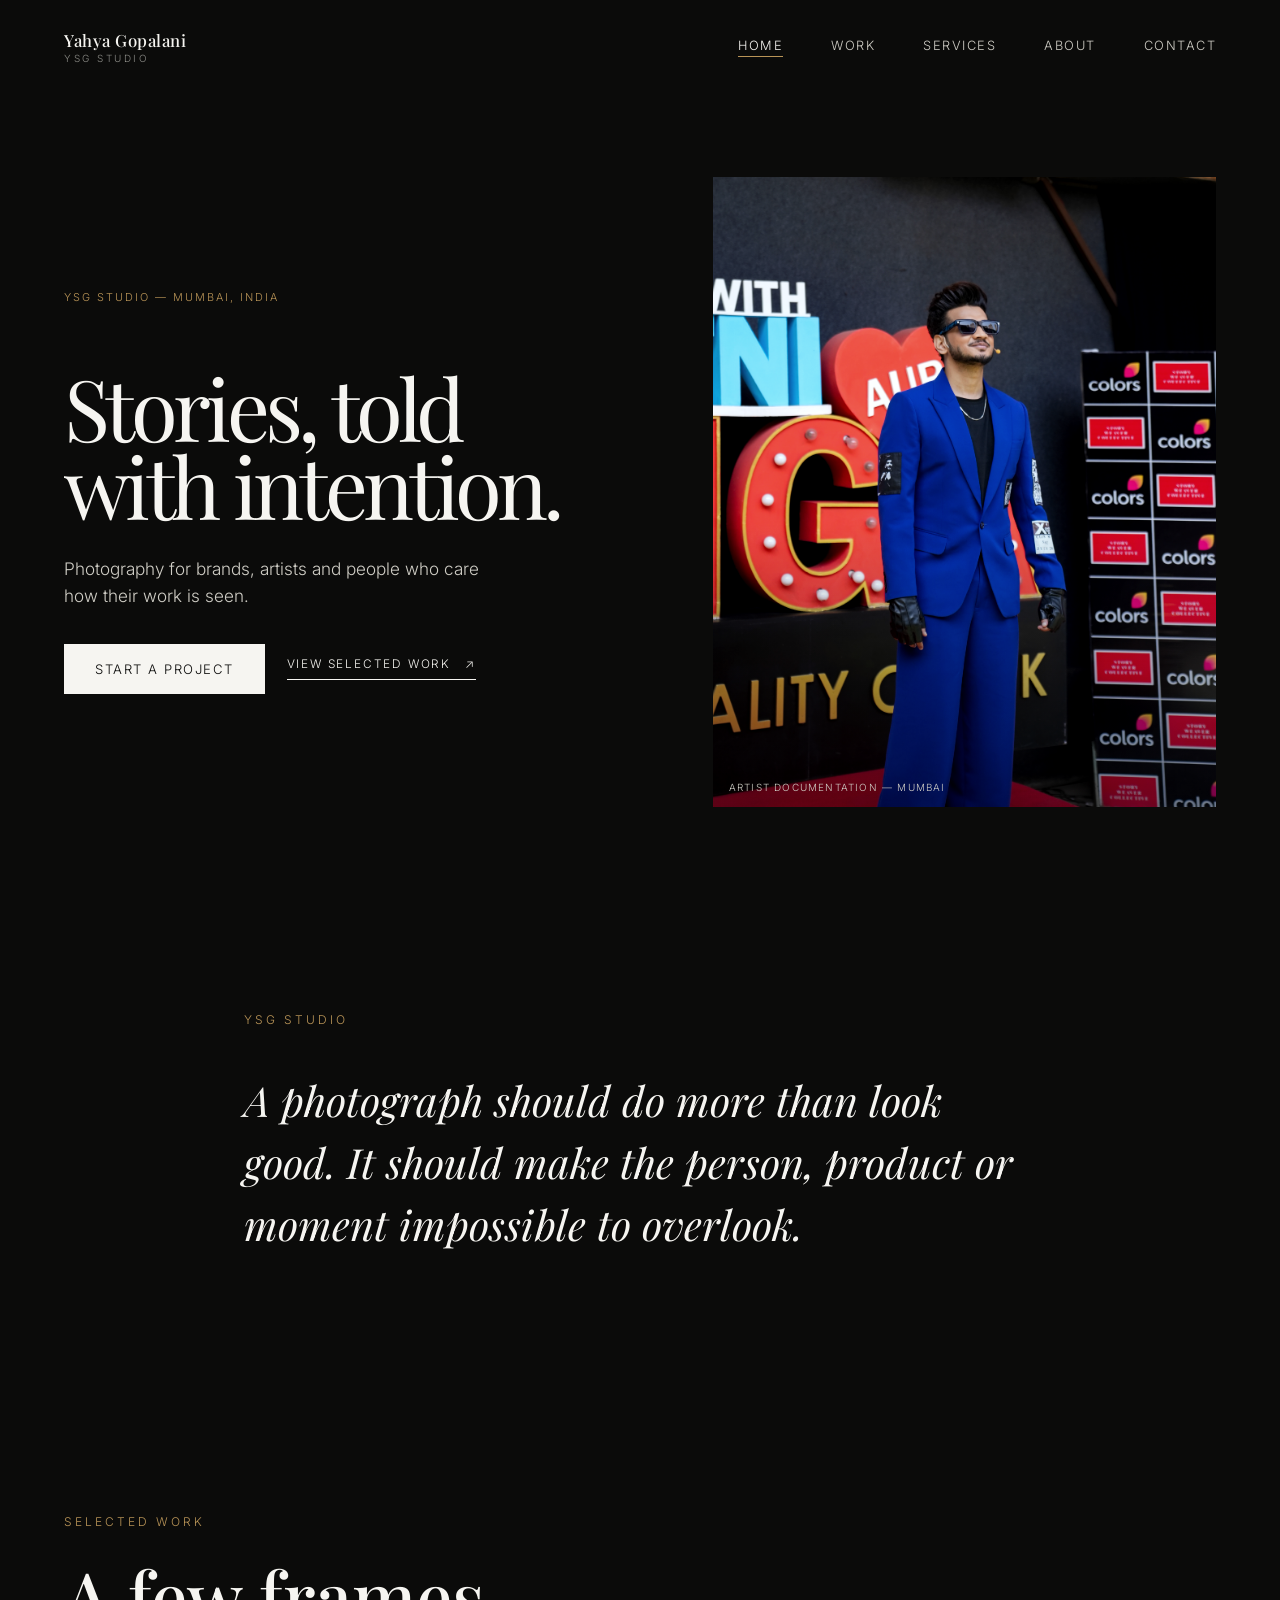
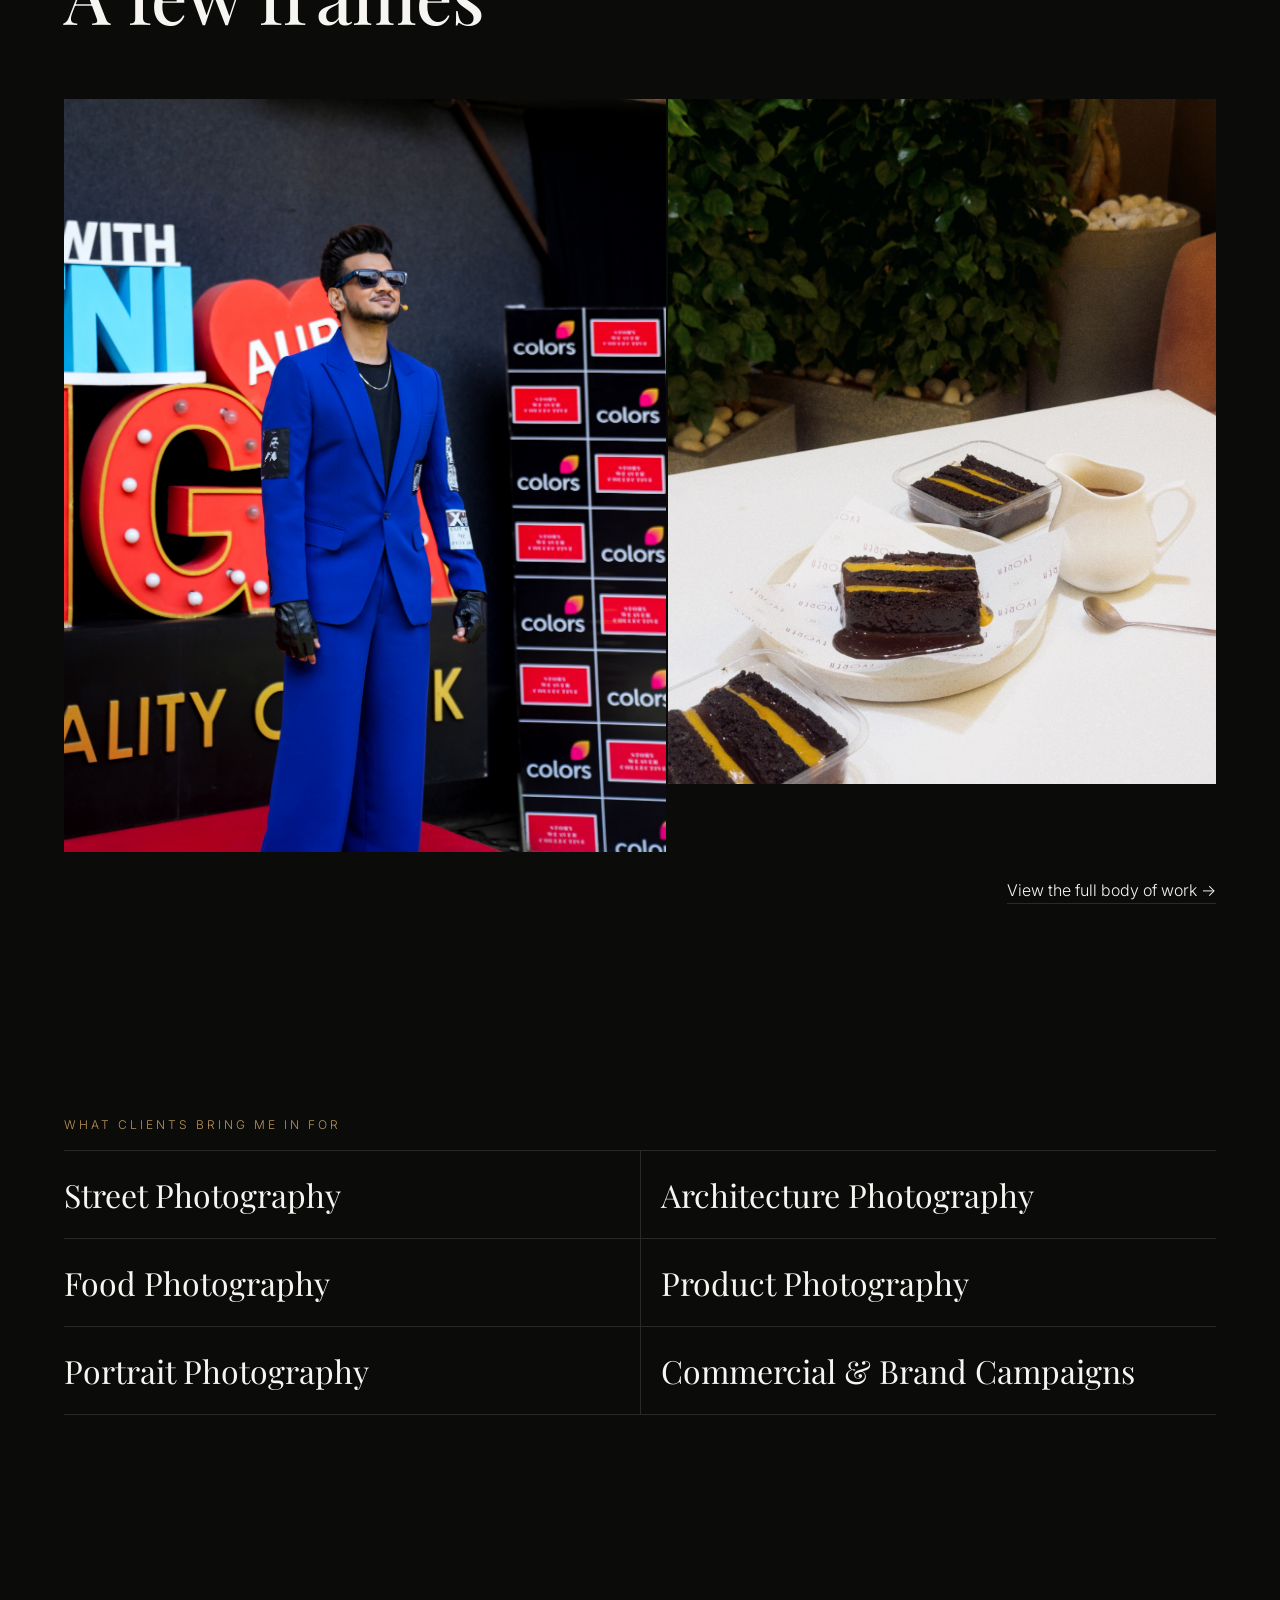
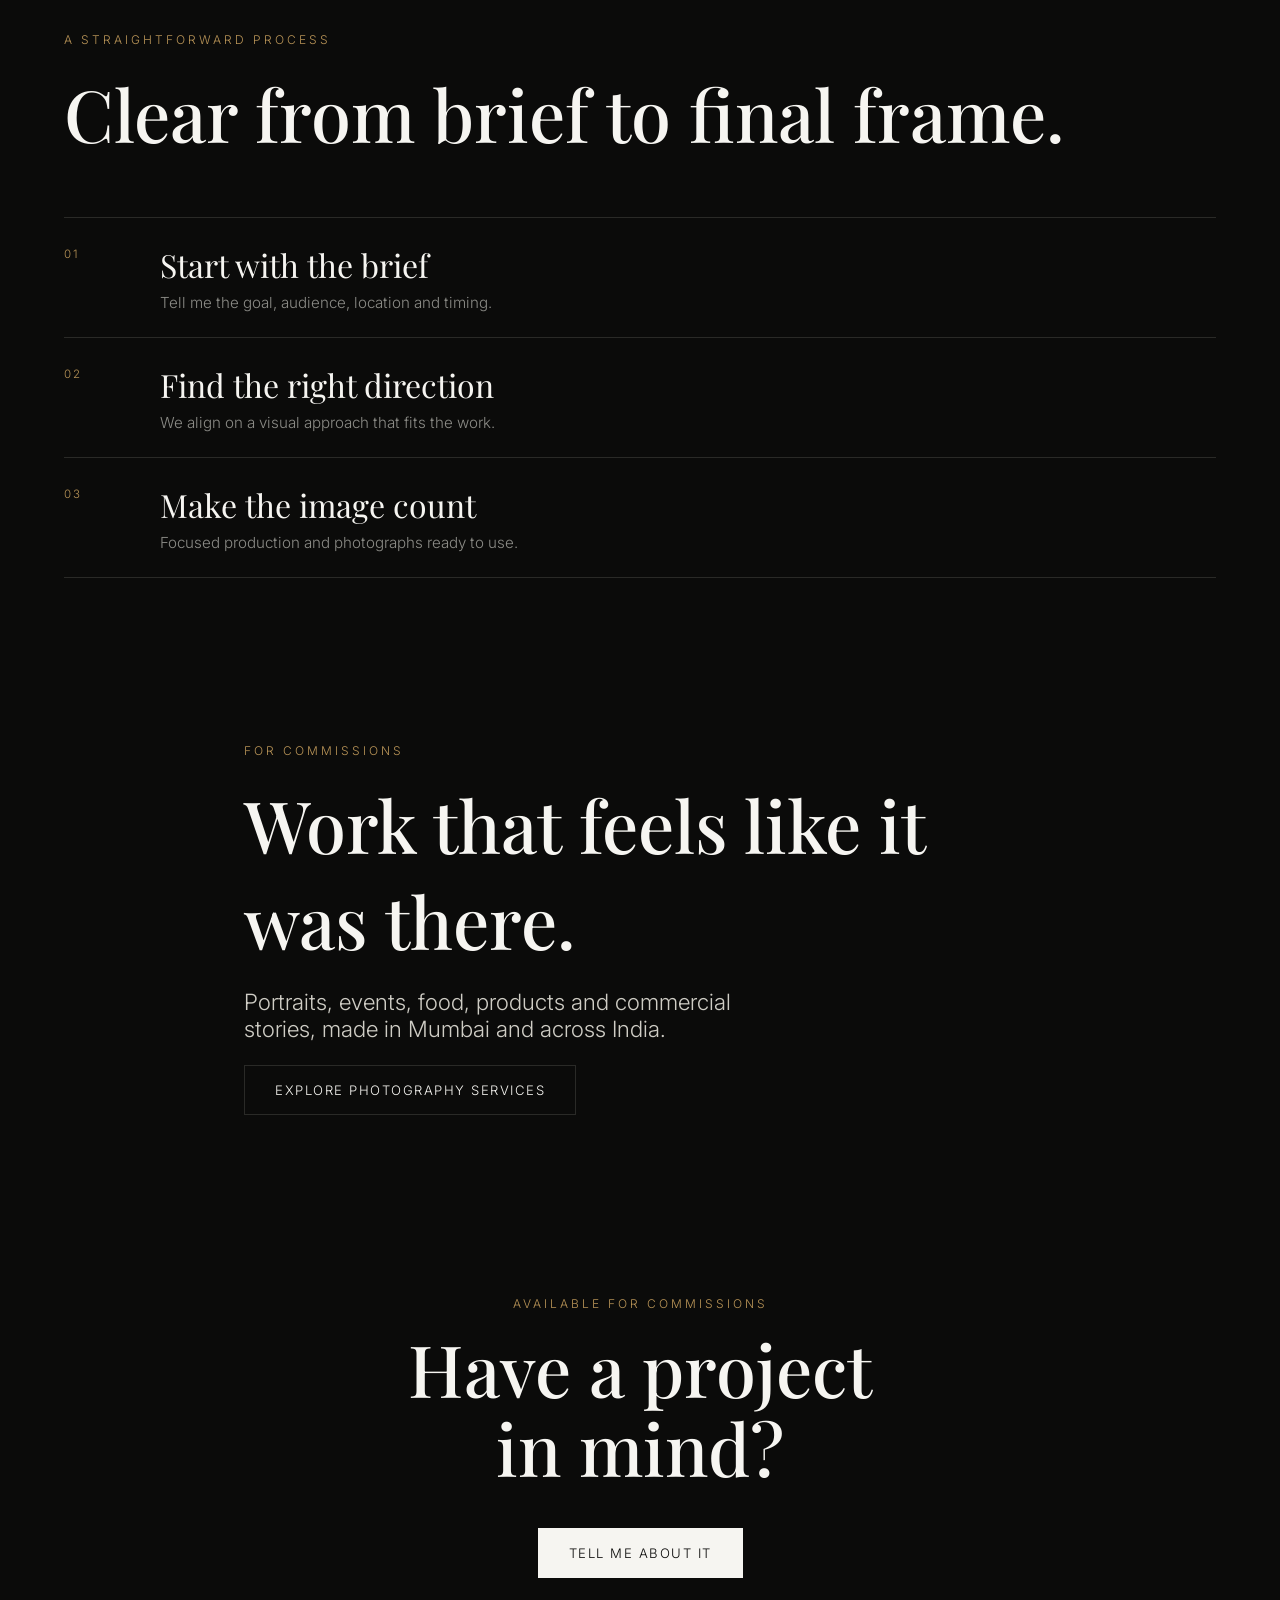
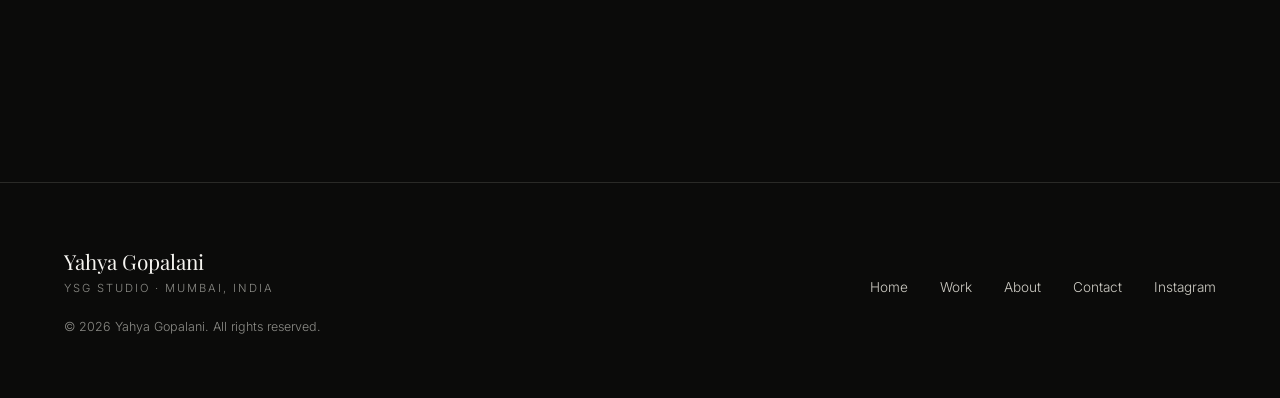
==== commit d0db9da5: "Fix mobile navigation behavior" ====
--- a/index.html
+++ b/index.html
@@ -61,9 +61,7 @@
       <span class="name">Yahya Gopalani</span>
       <span class="sub">YSG Studio</span>
     </a>
-    <button class="nav-toggle" aria-label="Toggle menu" aria-expanded="false" aria-controls="nav-links">
-      <svg width="24" height="24" viewBox="0 0 24 24" fill="none" stroke="currentColor" stroke-width="1.5"><line x1="3" y1="7" x2="21" y2="7"/><line x1="3" y1="17" x2="21" y2="17"/></svg>
-    </button>
+    <button class="nav-toggle" aria-label="Open menu" aria-expanded="false" aria-controls="nav-links">Menu</button>
     <nav class="nav-links" id="nav-links" aria-label="Primary">
       <a href="index.html" aria-current="page">Home</a>
       <a href="gallery.html">Work</a>
--- a/css/styles.css
+++ b/css/styles.css
@@ -44,6 +44,7 @@
   -webkit-font-smoothing:antialiased;
   overflow-x:hidden;
 }
+body.menu-open{ overflow:hidden; }
 img{ max-width:100%; display:block; }
 a{ color:inherit; text-decoration:none; }
 ::selection{ background:var(--accent); color:var(--black); }
@@ -91,7 +92,7 @@
 }
 .nav-links a:hover::after, .nav-links a[aria-current="page"]::after{ width:100%; }
 .nav-links a[aria-current="page"]{ color:var(--white); }
-.nav-toggle{ display:none; background:none; border:none; color:var(--white); cursor:pointer; }
+.nav-toggle{ display:none; min-width:56px; padding:8px 0; background:none; border:none; color:var(--white); cursor:pointer; font-size:.72rem; letter-spacing:1.5px; text-transform:uppercase; text-align:right; }
 
 @media (max-width:760px){
   .nav-links{
